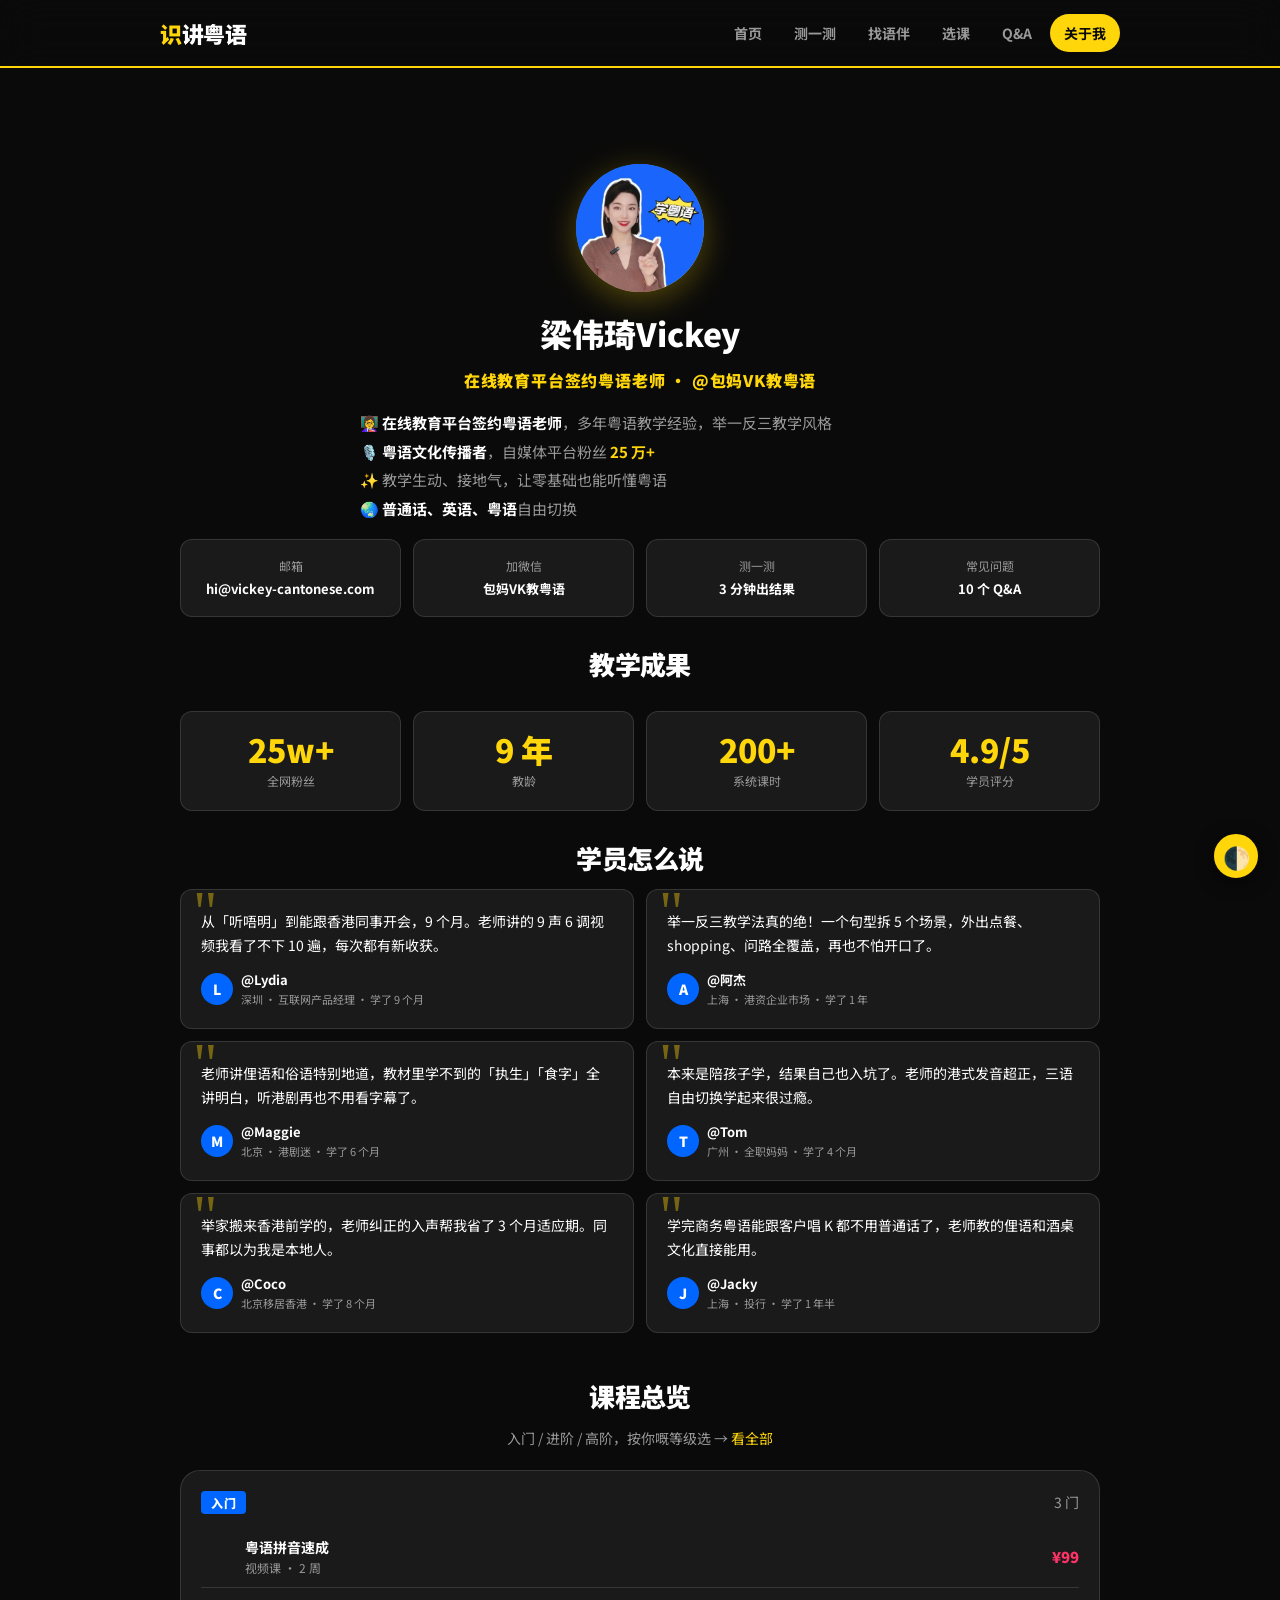
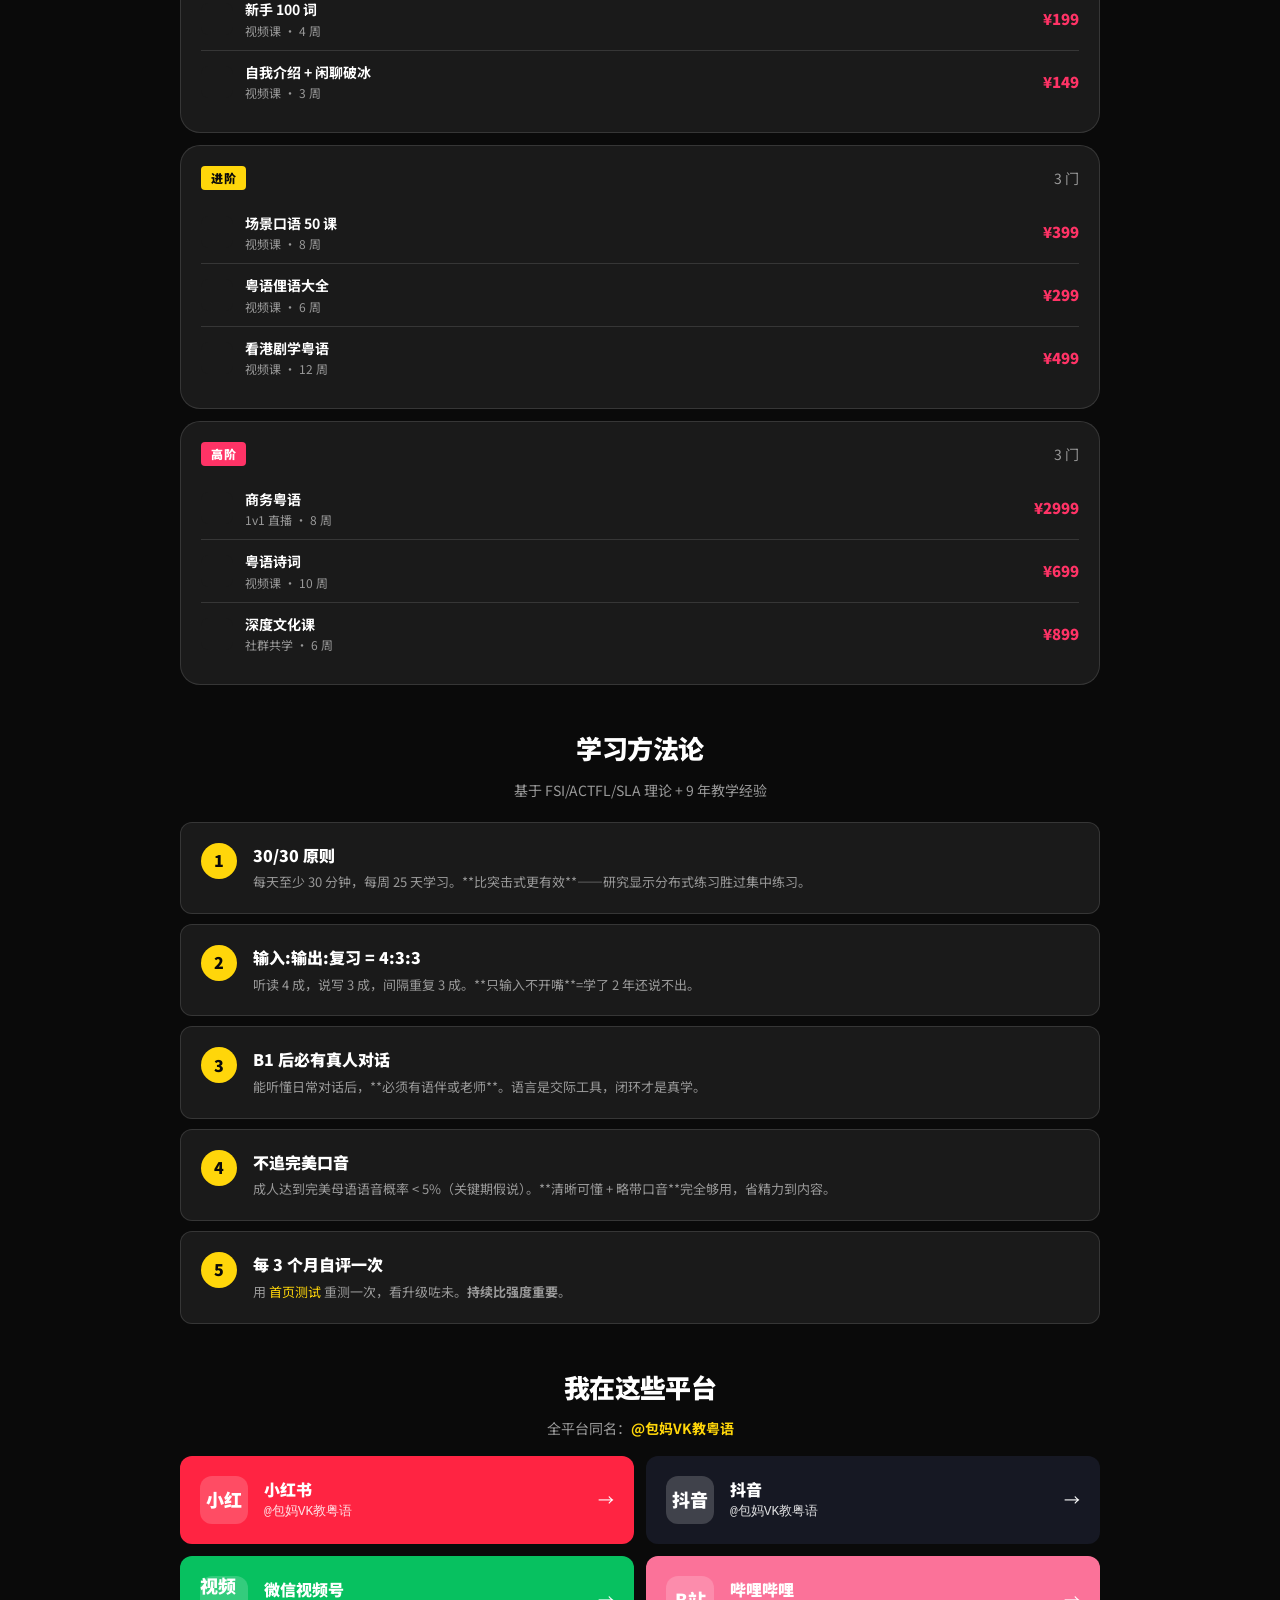
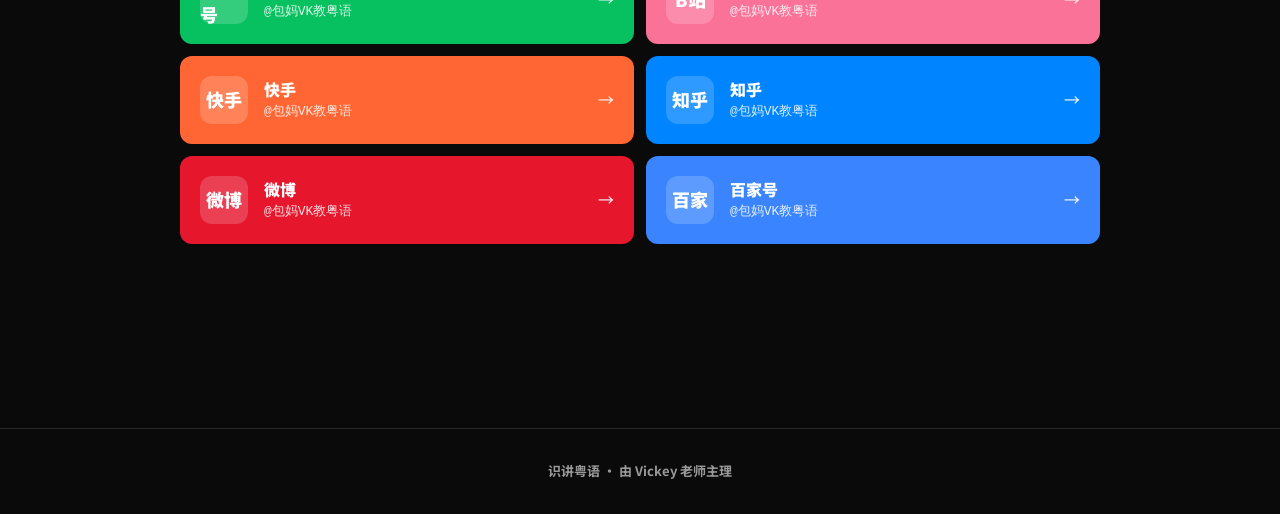
==== about.html @ b7bb4373 "about.html：名字改'梁伟琦Vickey'" ====
<!DOCTYPE html>
<html lang="zh-CN">
<head>
  <meta charset="UTF-8">
  <meta name="viewport" content="width=device-width, initial-scale=1.0">
  <title>关于我 · 梁伟琦 · 识讲粤语</title>
  <link rel="stylesheet" href="css/style.css?v=20260607b">
  <link rel="preconnect" href="https://fonts.googleapis.com">
  <link rel="preconnect" href="https://fonts.gstatic.com" crossorigin>
  <link href="https://fonts.googleapis.com/css2?family=Noto+Sans+SC:wght@400;700;900&display=swap" rel="stylesheet">
  <style>
    .profile-hero { text-align: center; padding: 32px 0; }
    .profile-avatar {
      width: 128px; height: 128px;
      border-radius: 50%;
      background: linear-gradient(135deg, var(--blue), var(--yellow));
      display: inline-flex;
      align-items: center;
      justify-content: center;
      font-size: 64px;
      margin-bottom: 16px;
      box-shadow: 0 8px 32px rgba(255, 214, 10, 0.3);
      overflow: hidden;
    }
    .profile-avatar img {
      width: 100%; height: 100%;
      object-fit: cover;
    }
    .profile-name {
      font-family: var(--font-display);
      font-weight: 900;
      font-size: 32px;
      margin-bottom: 8px;
    }
    .profile-title {
      color: var(--yellow);
      font-weight: 900;
      font-size: 16px;
      letter-spacing: 0.05em;
      margin-bottom: 16px;
    }
    .profile-bio {
      max-width: 560px;
      margin: 16px auto;
      color: var(--text-soft);
      line-height: 1.9;
      font-size: 15px;
      text-align: left;
    }
    .profile-bio strong { color: var(--text); }

    /* 数据统计 */
    .stats-grid {
      display: grid;
      grid-template-columns: repeat(2, 1fr);
      gap: 12px;
      margin: 32px 0;
    }
    @media (min-width: 640px) {
      .stats-grid { grid-template-columns: repeat(4, 1fr); }
    }
    .stat-box {
      background: var(--card);
      color: var(--card-text);
      border: 1px solid var(--border);
      border-radius: var(--radius);
      padding: 20px 12px;
      text-align: center;
    }
    .stat-box .num {
      font-family: var(--font-display);
      font-size: 32px;
      font-weight: 900;
      color: var(--yellow);
      line-height: 1.1;
    }
    .stat-box .label {
      font-size: 12px;
      color: var(--text-soft);
      margin-top: 4px;
    }

    /* 学员评价 */
    .testimonial-grid {
      display: grid;
      grid-template-columns: 1fr;
      gap: 12px;
      margin-top: 16px;
    }
    @media (min-width: 640px) {
      .testimonial-grid { grid-template-columns: 1fr 1fr; }
    }
    .testimonial {
      background: var(--card);
      color: var(--card-text);
      border: 1px solid var(--border);
      border-radius: var(--radius);
      padding: 20px;
      position: relative;
    }
    .testimonial::before {
      content: '"';
      position: absolute;
      top: -8px;
      left: 12px;
      font-size: 60px;
      color: var(--yellow);
      opacity: 0.4;
      line-height: 1;
      font-family: serif;
    }
    .testimonial .text {
      font-size: 14px;
      line-height: 1.7;
      color: var(--text);
      margin-bottom: 12px;
    }
    .testimonial .author {
      display: flex;
      align-items: center;
      gap: 8px;
    }
    .testimonial .author-avatar {
      width: 32px; height: 32px;
      border-radius: 50%;
      background: var(--blue);
      color: #fff;
      display: flex; align-items: center; justify-content: center;
      font-size: 14px;
      font-weight: 900;
    }
    .testimonial .author-info { flex: 1; }
    .testimonial .author-name { font-size: 13px; font-weight: 700; color: var(--text); }
    .testimonial .author-meta { font-size: 11px; color: var(--text-soft); }

    /* 课程 */
    .course-group {
      background: var(--card);
      color: var(--card-text);
      border: 1px solid var(--border);
      border-radius: var(--radius-lg);
      padding: 20px;
      margin-bottom: 12px;
    }
    .course-group-head {
      display: flex;
      align-items: center;
      justify-content: space-between;
      margin-bottom: 12px;
    }
    .course-group-title {
      display: inline-flex;
      align-items: center;
      gap: 8px;
      font-weight: 900;
      font-size: 16px;
    }
    .course-group .badge {
      display: inline-block;
      padding: 2px 10px;
      border-radius: 4px;
      font-size: 12px;
      font-weight: 900;
      letter-spacing: 0.05em;
    }
    .course-group .badge-entry { background: var(--blue); color: #fff; }
    .course-group .badge-mid   { background: var(--yellow); color: #0a0a0a; }
    .course-group .badge-high  { background: var(--pink); color: #fff; }
    .course-group ul {
      list-style: none;
      margin: 0;
      padding: 0;
    }
    .course-group li {
      padding: 10px 0;
      border-top: 1px solid var(--border);
      display: flex;
      align-items: center;
      gap: 12px;
      font-size: 14px;
    }
    .course-group li:first-child { border-top: none; }
    .course-group li .icon {
      width: 32px; height: 32px;
      border-radius: 8px;
      background: var(--bg-soft);
      color: var(--blue);
      display: flex; align-items: center; justify-content: center;
      font-size: 16px;
      flex-shrink: 0;
    }
    .course-group li .info { flex: 1; }
    .course-group li .title { font-weight: 700; color: var(--text); }
    .course-group li .meta { font-size: 12px; color: var(--text-soft); }
    .course-group li .price {
      font-weight: 900;
      color: var(--pink);
      font-size: 15px;
    }

    /* 方法论 */
    .method-card {
      display: flex;
      gap: 16px;
      background: var(--card);
      color: var(--card-text);
      border: 1px solid var(--border);
      border-radius: var(--radius);
      padding: 20px;
      margin-bottom: 10px;
    }
    .method-card .num {
      width: 36px; height: 36px;
      border-radius: 50%;
      background: var(--yellow);
      color: #0a0a0a;
      display: flex; align-items: center; justify-content: center;
      font-weight: 900;
      font-size: 16px;
      flex-shrink: 0;
    }
    .method-card .info { flex: 1; }
    .method-card .title {
      font-weight: 900;
      font-size: 16px;
      margin-bottom: 4px;
    }
    .method-card .desc {
      font-size: 13px;
      color: var(--text-soft);
      line-height: 1.6;
    }

    /* 联系小卡 */
    .contact-row {
      display: grid;
      grid-template-columns: 1fr 1fr;
      gap: 12px;
      margin-top: 16px;
    }
    @media (min-width: 640px) {
      .contact-row { grid-template-columns: repeat(4, 1fr); }
    }
    .contact-mini {
      background: var(--card);
      color: var(--card-text);
      border: 1px solid var(--border);
      border-radius: var(--radius);
      padding: 16px;
      text-align: center;
      text-decoration: none;
      transition: border-color 0.2s, transform 0.15s;
    }
    .contact-mini:hover { border-color: var(--yellow); transform: translateY(-2px); }
    .contact-mini i { font-size: 28px; color: var(--blue); margin-bottom: 8px; }
    .contact-mini .label { font-size: 12px; color: var(--text-soft); }
    .contact-mini .value { font-weight: 700; font-size: 13px; margin-top: 4px; word-break: break-all; }

    /* 平台 */
    .platform-grid {
      display: grid;
      grid-template-columns: 1fr;
      gap: 12px;
      margin-top: 16px;
    }
    @media (min-width: 640px) { .platform-grid { grid-template-columns: repeat(2, 1fr); } }
    .platform-card {
      display: flex; align-items: center; gap: 16px;
      padding: 20px; border-radius: var(--radius);
      color: #fff; text-decoration: none;
      transition: transform 0.15s, box-shadow 0.2s;
    }
    .platform-card:hover { transform: translateY(-2px); box-shadow: 0 8px 24px rgba(0,0,0,0.4); }
    .platform-card .icon {
      width: 48px; height: 48px; border-radius: 12px;
      background: rgba(255,255,255,0.18);
      display: flex; align-items: center; justify-content: center;
      font-weight: 900; font-size: 18px; flex-shrink: 0;
    }
    .platform-card .info { flex: 1; min-width: 0; }
    .platform-card .name { font-weight: 900; font-size: 16px; }
    .platform-card .id { font-size: 13px; opacity: 0.85; font-family: monospace; }
    .p-xhs      { background: #ff2442; }
    .p-douyin   { background: #161823; }
    .p-shipinhao{ background: #07c160; }
    .p-bili     { background: #fb7299; }
    .p-kuaishou { background: #ff6633; }
    .p-zhihu    { background: #0084ff; }
    .p-weibo    { background: #e6162d; }
    .p-bjh      { background: #3a85ff; }
  </style>
</head>
<body>
  <main class="container container-wide">
    <section class="section">

      <!-- ============== 1. 头部 ============== -->
      <div class="profile-hero">
        <div class="profile-avatar">
          <img src="images/avatar.jpg" alt="梁伟琦">
        </div>
        <div class="profile-name">梁伟琦Vickey</div>
        <div class="profile-title">在线教育平台签约粤语老师 · @包妈VK教粤语</div>
        <p class="profile-bio">
          👩‍🏫 <strong>在线教育平台签约粤语老师</strong>，多年粤语教学经验，举一反三教学风格<br>
          🎙️ <strong>粤语文化传播者</strong>，自媒体平台粉丝 <strong style="color: var(--yellow);">25 万+</strong><br>
          ✨ 教学生动、接地气，让零基础也能听懂粤语<br>
          🌏 <strong>普通话、英语、粤语</strong>自由切换
        </p>

        <div class="contact-row">
          <a class="contact-mini" href="mailto:hi@vickey-cantonese.com">
            <i class="ph ph-envelope-simple"></i>
            <div class="label">邮箱</div>
            <div class="value">hi@vickey-cantonese.com</div>
          </a>
          <a class="contact-mini" href="javascript:void(0)" data-copy="包妈VK教粤语">
            <i class="ph ph-chat-circle-dots"></i>
            <div class="label">加微信</div>
            <div class="value">包妈VK教粤语</div>
          </a>
          <a class="contact-mini" href="test.html?restart=1">
            <i class="ph ph-user-circle"></i>
            <div class="label">测一测</div>
            <div class="value">3 分钟出结果</div>
          </a>
          <a class="contact-mini" href="qa.html">
            <i class="ph ph-question"></i>
            <div class="label">常见问题</div>
            <div class="value">10 个 Q&A</div>
          </a>
        </div>
      </div>

      <!-- ============== 2. 教学成果 ============== -->
      <h2 class="display center" style="font-size: 26px;">教学成果</h2>
      <div class="stats-grid">
        <div class="stat-box">
          <div class="num">25w+</div>
          <div class="label">全网粉丝</div>
        </div>
        <div class="stat-box">
          <div class="num">9 年</div>
          <div class="label">教龄</div>
        </div>
        <div class="stat-box">
          <div class="num">200+</div>
          <div class="label">系统课时</div>
        </div>
        <div class="stat-box">
          <div class="num">4.9/5</div>
          <div class="label">学员评分</div>
        </div>
      </div>

      <!-- ============== 3. 学员评价 ============== -->
      <h2 class="display center" style="font-size: 26px;">学员怎么说</h2>
      <div class="testimonial-grid">
        <div class="testimonial">
          <p class="text">从「听唔明」到能跟香港同事开会，9 个月。老师讲的 9 声 6 调视频我看了不下 10 遍，每次都有新收获。</p>
          <div class="author">
            <div class="author-avatar">L</div>
            <div class="author-info">
              <div class="author-name">@Lydia</div>
              <div class="author-meta">深圳 · 互联网产品经理 · 学了 9 个月</div>
            </div>
          </div>
        </div>
        <div class="testimonial">
          <p class="text">举一反三教学法真的绝！一个句型拆 5 个场景，外出点餐、shopping、问路全覆盖，再也不怕开口了。</p>
          <div class="author">
            <div class="author-avatar">A</div>
            <div class="author-info">
              <div class="author-name">@阿杰</div>
              <div class="author-meta">上海 · 港资企业市场 · 学了 1 年</div>
            </div>
          </div>
        </div>
        <div class="testimonial">
          <p class="text">老师讲俚语和俗语特别地道，教材里学不到的「执生」「食字」全讲明白，听港剧再也不用看字幕了。</p>
          <div class="author">
            <div class="author-avatar">M</div>
            <div class="author-info">
              <div class="author-name">@Maggie</div>
              <div class="author-meta">北京 · 港剧迷 · 学了 6 个月</div>
            </div>
          </div>
        </div>
        <div class="testimonial">
          <p class="text">本来是陪孩子学，结果自己也入坑了。老师的港式发音超正，三语自由切换学起来很过瘾。</p>
          <div class="author">
            <div class="author-avatar">T</div>
            <div class="author-info">
              <div class="author-name">@Tom</div>
              <div class="author-meta">广州 · 全职妈妈 · 学了 4 个月</div>
            </div>
          </div>
        </div>
        <div class="testimonial">
          <p class="text">举家搬来香港前学的，老师纠正的入声帮我省了 3 个月适应期。同事都以为我是本地人。</p>
          <div class="author">
            <div class="author-avatar">C</div>
            <div class="author-info">
              <div class="author-name">@Coco</div>
              <div class="author-meta">北京移居香港 · 学了 8 个月</div>
            </div>
          </div>
        </div>
        <div class="testimonial">
          <p class="text">学完商务粤语能跟客户唱 K 都不用普通话了，老师教的俚语和酒桌文化直接能用。</p>
          <div class="author">
            <div class="author-avatar">J</div>
            <div class="author-info">
              <div class="author-name">@Jacky</div>
              <div class="author-meta">上海 · 投行 · 学了 1 年半</div>
            </div>
          </div>
        </div>
      </div>

      <!-- ============== 4. 课程总览 ============== -->
      <h2 class="display center" style="font-size: 26px; margin-top: 48px;">课程总览</h2>
      <p class="muted center text-sm">入门 / 进阶 / 高阶，按你嘅等级选 → <a href="course.html" style="color: var(--yellow);">看全部</a></p>

      <div style="margin-top: 20px;">
        <div class="course-group">
          <div class="course-group-head">
            <div class="course-group-title"><span class="badge badge-entry">入门</span></div>
            <span class="muted text-sm">3 门</span>
          </div>
          <ul>
            <li>
              <div class="icon"><i class="ph ph-target"></i></div>
              <div class="info">
                <div class="title">粤语拼音速成</div>
                <div class="meta">视频课 · 2 周</div>
              </div>
              <div class="price">¥99</div>
            </li>
            <li>
              <div class="icon"><i class="ph ph-bowl-food"></i></div>
              <div class="info">
                <div class="title">新手 100 词</div>
                <div class="meta">视频课 · 4 周</div>
              </div>
              <div class="price">¥199</div>
            </li>
            <li>
              <div class="icon"><i class="ph ph-handshake"></i></div>
              <div class="info">
                <div class="title">自我介绍 + 闲聊破冰</div>
                <div class="meta">视频课 · 3 周</div>
              </div>
              <div class="price">¥149</div>
            </li>
          </ul>
        </div>

        <div class="course-group">
          <div class="course-group-head">
            <div class="course-group-title"><span class="badge badge-mid">进阶</span></div>
            <span class="muted text-sm">3 门</span>
          </div>
          <ul>
            <li>
              <div class="icon"><i class="ph ph-train"></i></div>
              <div class="info">
                <div class="title">场景口语 50 课</div>
                <div class="meta">视频课 · 8 周</div>
              </div>
              <div class="price">¥399</div>
            </li>
            <li>
              <div class="icon"><i class="ph ph-smiley"></i></div>
              <div class="info">
                <div class="title">粤语俚语大全</div>
                <div class="meta">视频课 · 6 周</div>
              </div>
              <div class="price">¥299</div>
            </li>
            <li>
              <div class="icon"><i class="ph ph-television"></i></div>
              <div class="info">
                <div class="title">看港剧学粤语</div>
                <div class="meta">视频课 · 12 周</div>
              </div>
              <div class="price">¥499</div>
            </li>
          </ul>
        </div>

        <div class="course-group">
          <div class="course-group-head">
            <div class="course-group-title"><span class="badge badge-high">高阶</span></div>
            <span class="muted text-sm">3 门</span>
          </div>
          <ul>
            <li>
              <div class="icon"><i class="ph ph-briefcase"></i></div>
              <div class="info">
                <div class="title">商务粤语</div>
                <div class="meta">1v1 直播 · 8 周</div>
              </div>
              <div class="price">¥2999</div>
            </li>
            <li>
              <div class="icon"><i class="ph ph-book-open"></i></div>
              <div class="info">
                <div class="title">粤语诗词</div>
                <div class="meta">视频课 · 10 周</div>
              </div>
              <div class="price">¥699</div>
            </li>
            <li>
              <div class="icon"><i class="ph ph-flower-lotus"></i></div>
              <div class="info">
                <div class="title">深度文化课</div>
                <div class="meta">社群共学 · 6 周</div>
              </div>
              <div class="price">¥899</div>
            </li>
          </ul>
        </div>
      </div>

      <!-- ============== 5. 学习方法论 ============== -->
      <h2 class="display center" style="font-size: 26px; margin-top: 48px;">学习方法论</h2>
      <p class="muted center text-sm">基于 FSI/ACTFL/SLA 理论 + 9 年教学经验</p>

      <div style="margin-top: 20px;">
        <div class="method-card">
          <div class="num">1</div>
          <div class="info">
            <div class="title">30/30 原则</div>
            <div class="desc">每天至少 30 分钟，每周 25 天学习。**比突击式更有效**——研究显示分布式练习胜过集中练习。</div>
          </div>
        </div>
        <div class="method-card">
          <div class="num">2</div>
          <div class="info">
            <div class="title">输入:输出:复习 = 4:3:3</div>
            <div class="desc">听读 4 成，说写 3 成，间隔重复 3 成。**只输入不开嘴**=学了 2 年还说不出。</div>
          </div>
        </div>
        <div class="method-card">
          <div class="num">3</div>
          <div class="info">
            <div class="title">B1 后必有真人对话</div>
            <div class="desc">能听懂日常对话后，**必须有语伴或老师**。语言是交际工具，闭环才是真学。</div>
          </div>
        </div>
        <div class="method-card">
          <div class="num">4</div>
          <div class="info">
            <div class="title">不追完美口音</div>
            <div class="desc">成人达到完美母语语音概率 < 5%（关键期假说）。**清晰可懂 + 略带口音**完全够用，省精力到内容。</div>
          </div>
        </div>
        <div class="method-card">
          <div class="num">5</div>
          <div class="info">
            <div class="title">每 3 个月自评一次</div>
            <div class="desc">用 <a href="test.html" style="color: var(--yellow);">首页测试</a> 重测一次，看升级咗未。<strong>持续比强度重要</strong>。</div>
          </div>
        </div>
      </div>

      <!-- ============== 6. 各大平台 ============== -->
      <h2 class="display center" style="font-size: 26px; margin-top: 48px;">我在这些平台</h2>
      <p class="muted center text-sm">全平台同名：<strong style="color: var(--yellow);">@包妈VK教粤语</strong></p>

      <div class="platform-grid">
        <a class="platform-card p-xhs" href="https://www.xiaohongshu.com/search_result_ai?keyword=%25E5%258C%2585%25E5%25A6%2588VK%25E6%2595%2599%25E7%25B2%25A4%25E8%25AF%25AD&source=web_explore_feed" target="_blank" rel="noopener">
          <div class="icon">小红</div>
          <div class="info">
            <div class="name">小红书</div>
            <div class="id">@包妈VK教粤语</div>
          </div>
          <div class="arrow">→</div>
        </a>
        <a class="platform-card p-douyin" href="https://www.douyin.com/search/%E5%8C%85%E5%A6%88VK%E6%95%99%E7%B2%A4%E8%AF%AD" target="_blank" rel="noopener">
          <div class="icon">抖音</div>
          <div class="info">
            <div class="name">抖音</div>
            <div class="id">@包妈VK教粤语</div>
          </div>
          <div class="arrow">→</div>
        </a>
        <a class="platform-card p-shipinhao" href="https://channels.weixin.qq.com/search?query=%E5%8C%85%E5%A6%88VK%E6%95%99%E7%B2%A4%E8%AF%AD" target="_blank" rel="noopener">
          <div class="icon">视频号</div>
          <div class="info">
            <div class="name">微信视频号</div>
            <div class="id">@包妈VK教粤语</div>
          </div>
          <div class="arrow">→</div>
        </a>
        <a class="platform-card p-bili" href="https://search.bilibili.com/all?keyword=%E5%8C%85%E5%A6%88VK%E6%95%99%E7%B2%A4%E8%AF%AD" target="_blank" rel="noopener">
          <div class="icon">B站</div>
          <div class="info">
            <div class="name">哔哩哔哩</div>
            <div class="id">@包妈VK教粤语</div>
          </div>
          <div class="arrow">→</div>
        </a>
        <a class="platform-card p-kuaishou" href="https://www.kuaishou.com/search/visionnew?searchKey=%E5%8C%85%E5%A6%88VK%E6%95%99%E7%B2%A4%E8%AF%AD" target="_blank" rel="noopener">
          <div class="icon">快手</div>
          <div class="info">
            <div class="name">快手</div>
            <div class="id">@包妈VK教粤语</div>
          </div>
          <div class="arrow">→</div>
        </a>
        <a class="platform-card p-zhihu" href="https://www.zhihu.com/search?type=people&q=%E5%8C%85%E5%A6%88VK%E6%95%99%E7%B2%A4%E8%AF%AD" target="_blank" rel="noopener">
          <div class="icon">知乎</div>
          <div class="info">
            <div class="name">知乎</div>
            <div class="id">@包妈VK教粤语</div>
          </div>
          <div class="arrow">→</div>
        </a>
        <a class="platform-card p-weibo" href="https://weibo.com/u/5241733587" target="_blank" rel="noopener">
          <div class="icon">微博</div>
          <div class="info">
            <div class="name">微博</div>
            <div class="id">@包妈VK教粤语</div>
          </div>
          <div class="arrow">→</div>
        </a>
        <a class="platform-card p-bjh" href="https://baijiahao.baidu.com/" target="_blank" rel="noopener">
          <div class="icon">百家</div>
          <div class="info">
            <div class="name">百家号</div>
            <div class="id">@包妈VK教粤语</div>
          </div>
          <div class="arrow">→</div>
        </a>
      </div>

    </section>
  </main>

  <footer class="footer">识讲粤语 · 由 Vickey 老师主理</footer>

  <script src="js/common.js?v=20260607b"></script>
  <script>
    Cantonese.initTheme();
    Cantonese.injectThemeToggle();
    Cantonese.injectTopbar('about');
    Cantonese.initIcons();
    Cantonese.initScrollReveal();

    // 复制微信号
    document.querySelectorAll('[data-copy]').forEach(el => {
      el.addEventListener('click', e => {
        e.preventDefault();
        const txt = el.dataset.copy;
        Cantonese.copyToClipboard(txt).then(() => {
          const orig = el.querySelector('.value').textContent;
          el.querySelector('.value').textContent = '已复制 ✓';
          setTimeout(() => { el.querySelector('.value').textContent = orig; }, 1500);
        });
      });
    });
  </script>
</body>
</html>
---- css/style.css ----
/* ============================================================
 * 识讲粤语 · 00后黑底蓝黄撞色风
 * 字体：思源黑体 Noto Sans SC（900 weight 覆盖全部 CJK，含粤语字）
 * 配色：纯黑底 + 亮蓝 #0066FF + 亮黄 #FFD60A
 * ============================================================ */

/* ============ 基础重置 ============ */
* { box-sizing: border-box; margin: 0; padding: 0; }

html { scroll-behavior: smooth; -webkit-text-size-adjust: 100%; }

body {
  font-family: 'Noto Sans SC', -apple-system, BlinkMacSystemFont, 'PingFang SC',
    'Microsoft YaHei', 'Hiragino Sans GB', sans-serif;
  background: var(--bg);
  color: var(--text);
  line-height: 1.6;
  min-height: 100vh;
  overflow-x: hidden;
  font-weight: 400;
  transition: background 0.3s, color 0.3s;
  -webkit-font-smoothing: antialiased;
  -moz-osx-font-smoothing: grayscale;
}

button, input, select, textarea {
  font-family: inherit;
  font-size: inherit;
  font-weight: inherit;
  border: none;
  outline: none;
  background: transparent;
  color: inherit;
}

a { color: inherit; text-decoration: none; }
ul, ol { list-style: none; }
img { max-width: 100%; display: block; }

/* ============ 主题变量 ============ */
:root {
  --bg: #0a0a0a;
  --bg-soft: #1a1a1a;
  --bg-elev: #242424;
  --card: #1a1a1a;
  --card-text: #ffffff;
  --text: #ffffff;
  --text-soft: #999999;
  --blue: #0066ff;
  --yellow: #ffd60a;
  --pink: #ff3366;
  --green: #00d68f;
  --border: rgba(255, 255, 255, 0.12);
  --border-strong: rgba(255, 255, 255, 0.25);
  --shadow: 0 4px 16px rgba(0, 0, 0, 0.5);
  --shadow-lg: 0 8px 32px rgba(0, 0, 0, 0.6);
  --radius: 12px;
  --radius-lg: 20px;
  --font-display: 'Noto Sans SC', -apple-system, 'PingFang SC', 'Microsoft YaHei', sans-serif;
}

body.light {
  --bg: #f5f5f5;
  --bg-soft: #ffffff;
  --bg-elev: #fafafa;
  --card: #ffffff;
  --card-text: #0a0a0a;
  --text: #0a0a0a;
  --text-soft: #555555;
  --border: rgba(0, 0, 0, 0.12);
  --border-strong: rgba(0, 0, 0, 0.3);
  --shadow: 0 4px 16px rgba(0, 0, 0, 0.1);
}

/* ============ 排版 ============ */
.display {
  font-family: var(--font-display);
  font-weight: 900;
  letter-spacing: -0.02em;
  line-height: 1.15;
}
h1.display { font-size: clamp(36px, 8vw, 60px); }
h2.display { font-size: clamp(26px, 5vw, 38px); margin-bottom: 16px; }
h3.display { font-size: clamp(20px, 3vw, 24px); margin-bottom: 12px; }
.muted { color: var(--text-soft); }

/* 文字 + 图标 同行不换行 */
.inline-icon {
  display: inline-flex;
  align-items: center;
  gap: 8px;
  white-space: nowrap;
  flex-wrap: nowrap;
}
.inline-icon i {
  font-size: 0.85em;
  line-height: 1;
  flex-shrink: 0;
}

/* ============ 布局 ============ */
.container { max-width: 720px; margin: 0 auto; padding: 24px 20px 80px; }
.container-wide { max-width: 960px; }
.section { padding: 40px 0; }
.stack > * + * { margin-top: 24px; }
.row { display: flex; gap: 12px; flex-wrap: wrap; align-items: center; }
.center { text-align: center; }

/* ============ 按钮 ============ */
.btn {
  display: inline-flex;
  align-items: center;
  justify-content: center;
  gap: 8px;
  padding: 14px 28px;
  border-radius: 8px;
  font-weight: 900;
  font-size: 16px;
  cursor: pointer;
  transition: transform 0.15s, box-shadow 0.2s, background 0.2s, color 0.2s;
  border: 2px solid transparent;
  user-select: none;
  letter-spacing: 0.02em;
}
.btn:hover { transform: translate(-2px, -2px); }
.btn:active { transform: translate(0, 0); }

.btn-primary {
  background: var(--yellow);
  color: #0a0a0a;
  box-shadow: 4px 4px 0 #0066ff;
}
.btn-primary:hover { background: #ffe04a; box-shadow: 6px 6px 0 #0066ff; }

.btn-blue {
  background: var(--blue);
  color: #ffffff;
  box-shadow: 4px 4px 0 var(--yellow);
}
.btn-blue:hover { background: #1a78ff; box-shadow: 6px 6px 0 var(--yellow); }

.btn-ghost {
  background: transparent;
  color: var(--text);
  border: 2px solid var(--border-strong);
}
.btn-ghost:hover { background: var(--bg-soft); border-color: var(--text); }

.btn-block { width: 100%; }
.btn-lg { padding: 18px 32px; font-size: 17px; }

/* ============ 卡片 ============ */
.card {
  background: var(--card);
  color: var(--card-text);
  border-radius: var(--radius-lg);
  padding: 24px;
  box-shadow: var(--shadow);
  border: 1px solid var(--border);
  transition: transform 0.2s, border-color 0.2s;
}
.card:hover { border-color: var(--border-strong); }
.card-flat {
  background: var(--bg-soft);
  color: var(--text);
  border: 1px solid var(--border);
  border-radius: var(--radius);
  padding: 20px;
}

/* ============ 徽章 ============ */
.badge {
  display: inline-block;
  padding: 4px 12px;
  border-radius: 4px;
  font-size: 12px;
  font-weight: 900;
  background: var(--yellow);
  color: #0a0a0a;
  letter-spacing: 0.05em;
}
.badge-blue { background: var(--blue); color: #fff; }
.badge-yellow { background: var(--yellow); color: #0a0a0a; }
.badge-pink { background: var(--pink); color: #fff; }

/* ============ 表单 ============ */
.field { display: flex; flex-direction: column; gap: 8px; }
.field label { font-weight: 700; font-size: 14px; color: var(--text-soft); }
.input, .select {
  width: 100%;
  padding: 14px 16px;
  border-radius: 8px;
  background: var(--bg-soft);
  color: var(--text);
  border: 2px solid var(--border);
  font-size: 16px;
  font-weight: 700;
  transition: border-color 0.2s, background 0.2s;
}
.input:focus, .select:focus { border-color: var(--yellow); background: var(--bg-elev); }
.input::placeholder { color: var(--text-soft); font-weight: 400; }
.select {
  appearance: none;
  background-image: url("data:image/svg+xml,%3Csvg xmlns='http://www.w3.org/2000/svg' width='12' height='8' viewBox='0 0 12 8'%3E%3Cpath fill='%23ffffff' d='M6 8L0 0h12z'/%3E%3C/svg%3E");
  background-repeat: no-repeat;
  background-position: right 16px center;
  padding-right: 40px;
}
.checkbox {
  display: flex;
  align-items: flex-start;
  gap: 8px;
  font-size: 13px;
  color: var(--text-soft);
  cursor: pointer;
}
.checkbox input { width: 18px; height: 18px; margin-top: 2px; flex-shrink: 0; accent-color: var(--yellow); }

/* ============ 题目卡 ============ */
.question-card {
  background: var(--card);
  color: var(--card-text);
  border-radius: var(--radius-lg);
  padding: 28px 24px;
  box-shadow: var(--shadow-lg);
  border: 1px solid var(--border);
  animation: slideUp 0.4s ease-out;
}
.question-num {
  display: inline-block;
  font-family: var(--font-display);
  font-weight: 900;
  color: var(--yellow);
  font-size: 13px;
  margin-bottom: 8px;
  letter-spacing: 0.05em;
  text-transform: uppercase;
}
.question-text {
  font-size: 22px;
  font-weight: 900;
  margin-bottom: 24px;
  line-height: 1.4;
}
.option {
  display: block;
  width: 100%;
  text-align: left;
  padding: 16px 20px;
  border-radius: 8px;
  background: var(--bg-soft);
  color: var(--text);
  border: 2px solid var(--border);
  font-size: 16px;
  font-weight: 700;
  margin-bottom: 12px;
  cursor: pointer;
  transition: all 0.15s;
}
.option:hover { border-color: var(--yellow); background: var(--bg-elev); transform: translateX(4px); }
.option.correct { background: var(--yellow); color: #0a0a0a; border-color: var(--yellow); animation: pulse 0.4s; }
.option.wrong { background: var(--pink); color: #fff; border-color: var(--pink); animation: shake 0.4s; }

/* ============ 进度条 ============ */
.progress {
  width: 100%;
  height: 8px;
  background: var(--bg-soft);
  border-radius: 4px;
  overflow: hidden;
  margin-bottom: 24px;
  border: 1px solid var(--border);
}
.progress-fill {
  height: 100%;
  background: var(--yellow);
  border-radius: 4px;
  transition: width 0.4s ease-out;
}

/* ============ 标签气泡 ============ */
.tag {
  display: inline-block;
  padding: 6px 12px;
  border-radius: 4px;
  font-size: 13px;
  font-weight: 700;
  background: var(--bg-soft);
  color: var(--text);
  border: 1px solid var(--border);
  margin: 4px 4px 0 0;
}
.tag-yellow { background: var(--yellow); color: #0a0a0a; border-color: var(--yellow); }
.tag-blue { background: var(--blue); color: #fff; border-color: var(--blue); }

/* ============ 等级徽章 ============ */
.level-badge {
  display: inline-block;
  padding: 8px 20px;
  border-radius: 4px;
  font-family: var(--font-display);
  font-weight: 900;
  font-size: 18px;
  background: var(--yellow);
  color: #0a0a0a;
  margin-bottom: 12px;
  letter-spacing: 0.05em;
}
.level-entry { background: var(--blue); color: #fff; }
.level-mid { background: var(--yellow); color: #0a0a0a; }
.level-high { background: var(--pink); color: #fff; }

/* ============ 推荐卡 ============ */
.partner-card, .course-card {
  background: var(--card);
  color: var(--card-text);
  border-radius: var(--radius);
  padding: 20px;
  box-shadow: var(--shadow);
  border: 1px solid var(--border);
  display: flex;
  flex-direction: column;
  gap: 12px;
  transition: transform 0.2s, border-color 0.2s;
}
.partner-card:hover, .course-card:hover { transform: translateY(-4px); border-color: var(--yellow); }
.partner-avatar, .course-emoji { font-size: 48px; line-height: 1; }
.partner-avatar {
  display: inline-flex;
  align-items: center;
  justify-content: center;
  flex-shrink: 0;
  line-height: 1;
}
.partner-avatar-emoji {
  font-size: 44px;
  line-height: 1;
  display: inline-block;
  font-family: "Apple Color Emoji", "Segoe UI Emoji", "Noto Color Emoji", "Twemoji Mozilla", sans-serif;
}
.partner-name { font-size: 20px; font-weight: 900; }
.partner-meta, .course-meta { font-size: 13px; color: var(--text-soft); }
.partner-intro, .course-highlight { font-size: 14px; line-height: 1.5; }

.grid { display: grid; gap: 16px; grid-template-columns: 1fr; }
@media (min-width: 640px) {
  .grid-2 { grid-template-columns: repeat(2, 1fr); }
  .grid-3 { grid-template-columns: repeat(3, 1fr); }
}

/* ============ 顶部导航 ============ */
.topbar {
  position: sticky;
  top: 0;
  z-index: 50;
  background: rgba(10, 10, 10, 0.9);
  backdrop-filter: saturate(180%) blur(20px);
  -webkit-backdrop-filter: saturate(180%) blur(20px);
  border-bottom: 2px solid var(--yellow);
  padding: 14px 20px;
}
body.light .topbar { background: rgba(255, 255, 255, 0.9); }
.topbar-inner {
  max-width: 960px;
  margin: 0 auto;
  display: flex;
  align-items: center;
  justify-content: space-between;
  gap: 16px;
}
.logo {
  font-family: var(--font-display);
  font-size: 22px;
  font-weight: 900;
  letter-spacing: -0.02em;
}
.logo .pink { color: var(--yellow); }

/* ============ Hero ============ */
.hero { text-align: center; padding: 56px 0 24px; }
.hero-sub { font-size: 18px; color: var(--text-soft); margin: 16px 0 32px; font-weight: 700; }

/* ============ Footer ============ */
.footer {
  text-align: center;
  padding: 32px 16px;
  color: var(--text-soft);
  font-size: 13px;
  border-top: 1px solid var(--border);
  margin-top: 64px;
  font-weight: 700;
}

/* ============ 分享卡 ============ */
.share-card-wrap {
  display: flex;
  flex-direction: column;
  align-items: center;
  gap: 16px;
  margin: 24px 0;
}
.share-card {
  width: 100%;
  max-width: 360px;
  aspect-ratio: 4 / 5;
  border-radius: var(--radius-lg);
  background: #0a0a0a;
  border: 4px solid var(--yellow);
  padding: 32px 24px;
  color: #fff;
  text-align: center;
  display: flex;
  flex-direction: column;
  justify-content: space-between;
  position: relative;
  overflow: hidden;
}
.share-emoji { font-size: 64px; margin-bottom: 8px; }
.share-title {
  font-family: var(--font-display);
  font-size: 56px;
  font-weight: 900;
  margin: 8px 0;
  color: var(--yellow);
  letter-spacing: 0.05em;
}
.share-tagline { font-size: 16px; color: var(--blue); margin-bottom: 12px; font-weight: 900; }
.share-level {
  display: inline-block;
  padding: 6px 16px;
  border-radius: 4px;
  background: var(--yellow);
  color: #0a0a0a;
  font-size: 14px;
  font-weight: 900;
  margin-bottom: 16px;
}
.share-desc { font-size: 14px; line-height: 1.6; color: var(--text); margin: 12px 0; }
.share-cta {
  font-size: 12px;
  color: var(--text-soft);
  border-top: 2px dashed var(--border);
  padding-top: 12px;
  margin-top: 12px;
  font-weight: 700;
}

/* ============ 动效 ============ */
@keyframes slideUp {
  from { opacity: 0; transform: translateY(20px); }
  to { opacity: 1; transform: translateY(0); }
}
@keyframes shake {
  0%, 100% { transform: translateX(0); }
  25% { transform: translateX(-8px); }
  75% { transform: translateX(8px); }
}
@keyframes pulse {
  0%, 100% { transform: scale(1); }
  50% { transform: scale(1.05); }
}
@keyframes confetti {
  0% { transform: translateY(0) rotate(0); opacity: 1; }
  100% { transform: translateY(400px) rotate(720deg); opacity: 0; }
}
.fade-in { animation: slideUp 0.5s ease-out; }

/* ============ 工具：内联 SVG 图标默认大小 ============ */
.ti {
  display: inline-block;
  width: 1em;
  height: 1em;
  vertical-align: -0.125em;
  flex-shrink: 0;
}
.ti-lg  { font-size: 1.4em; }
.ti-xl  { font-size: 2em; }
.ti-2xl { font-size: 3em; }
.ti-3xl { font-size: 4em; }

/* ============ 主题切换按钮 ============ */
.theme-toggle {
  position: fixed;
  bottom: 20px;
  right: 20px;
  width: 48px;
  height: 48px;
  border-radius: 50%;
  background: var(--yellow);
  color: #0a0a0a;
  box-shadow: var(--shadow);
  display: flex;
  align-items: center;
  justify-content: center;
  font-size: 22px;
  cursor: pointer;
  z-index: 100;
  border: 2px solid #0a0a0a;
  font-weight: 900;
}

/* ============ 顶导链接（细化）============ */
.topbar-link {
  padding: 8px 14px;
  border-radius: 999px;
  font-size: 14px;
  font-weight: 700;
  color: var(--text-soft);
  transition: background 0.25s cubic-bezier(0.4, 0, 0.2, 1), color 0.25s, transform 0.15s;
}
.topbar-link:hover {
  background: var(--bg-soft);
  color: var(--text);
  transform: translateY(-1px);
}
.topbar-link.is-active {
  background: var(--yellow);
  color: #0a0a0a;
}

/* ============ 滚动触发动画 ============ */
.reveal {
  opacity: 0;
  transform: translateY(24px);
  transition: opacity 0.7s cubic-bezier(0.16, 1, 0.3, 1), transform 0.7s cubic-bezier(0.16, 1, 0.3, 1);
  will-change: opacity, transform;
}
.reveal.is-visible {
  opacity: 1;
  transform: translateY(0);
}
.reveal-delay-1 { transition-delay: 0.1s; }
.reveal-delay-2 { transition-delay: 0.2s; }
.reveal-delay-3 { transition-delay: 0.3s; }
.reveal-delay-4 { transition-delay: 0.4s; }

/* ============ 自定义光标（桌面端）============ */
body { cursor: default; }
@media (pointer: fine) {
  body.has-custom-cursor,
  body.has-custom-cursor * { cursor: none !important; }
  body.has-custom-cursor a,
  body.has-custom-cursor button { cursor: none !important; }
  #custom-cursor {
    position: fixed;
    top: 0; left: 0;
    pointer-events: none;
    z-index: 99999;
    mix-blend-mode: difference;
  }
  .cursor-dot {
    position: fixed;
    width: 6px; height: 6px;
    background: var(--yellow);
    border-radius: 50%;
    pointer-events: none;
    transition: opacity 0.2s, transform 0.05s;
  }
  .cursor-ring {
    position: fixed;
    width: 32px; height: 32px;
    border: 2px solid var(--yellow);
    border-radius: 50%;
    pointer-events: none;
    transition: transform 0.18s cubic-bezier(0.16, 1, 0.3, 1), width 0.25s, height 0.25s, border-color 0.25s, background 0.25s;
  }
  #custom-cursor.is-hover .cursor-ring {
    width: 56px;
    height: 56px;
    background: rgba(0, 102, 255, 0.18);
    border-color: var(--blue);
  }
  #custom-cursor.is-hover .cursor-dot { opacity: 0; }
  #custom-cursor.is-hidden { opacity: 0; }
}

/* ============ 工具类 ============ */
.hide { display: none !important; }
.text-sm { font-size: 14px; }
.text-lg { font-size: 18px; }
.mt-1 { margin-top: 8px; }
.mt-2 { margin-top: 16px; }
.mt-3 { margin-top: 24px; }
.mt-4 { margin-top: 32px; }
.mb-1 { margin-bottom: 8px; }
.mb-2 { margin-bottom: 16px; }
.mb-3 { margin-bottom: 24px; }
.full { width: 100%; }
.bold { font-weight: 900; }

@media (max-width: 480px) {
  .container { padding: 16px 16px 80px; }
  .question-text { font-size: 18px; }
  .btn-lg { padding: 16px 24px; font-size: 16px; }
}
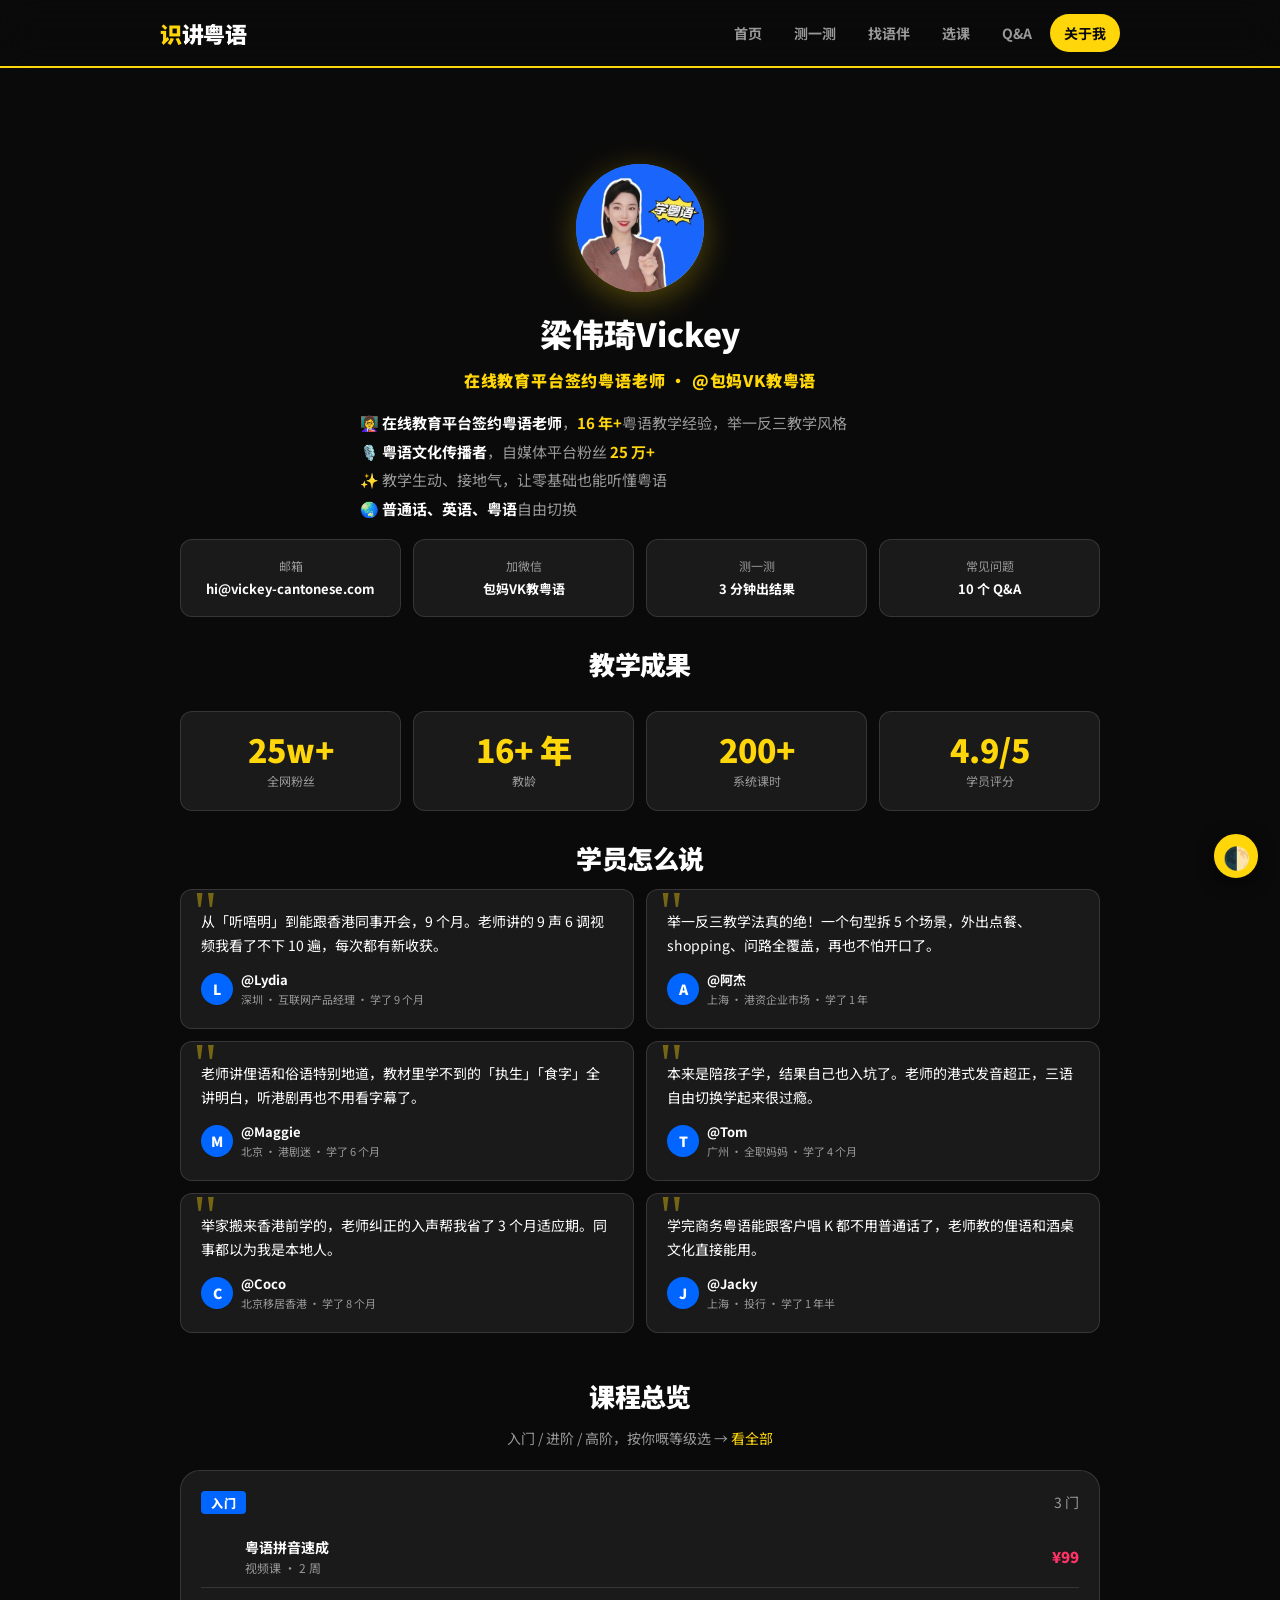
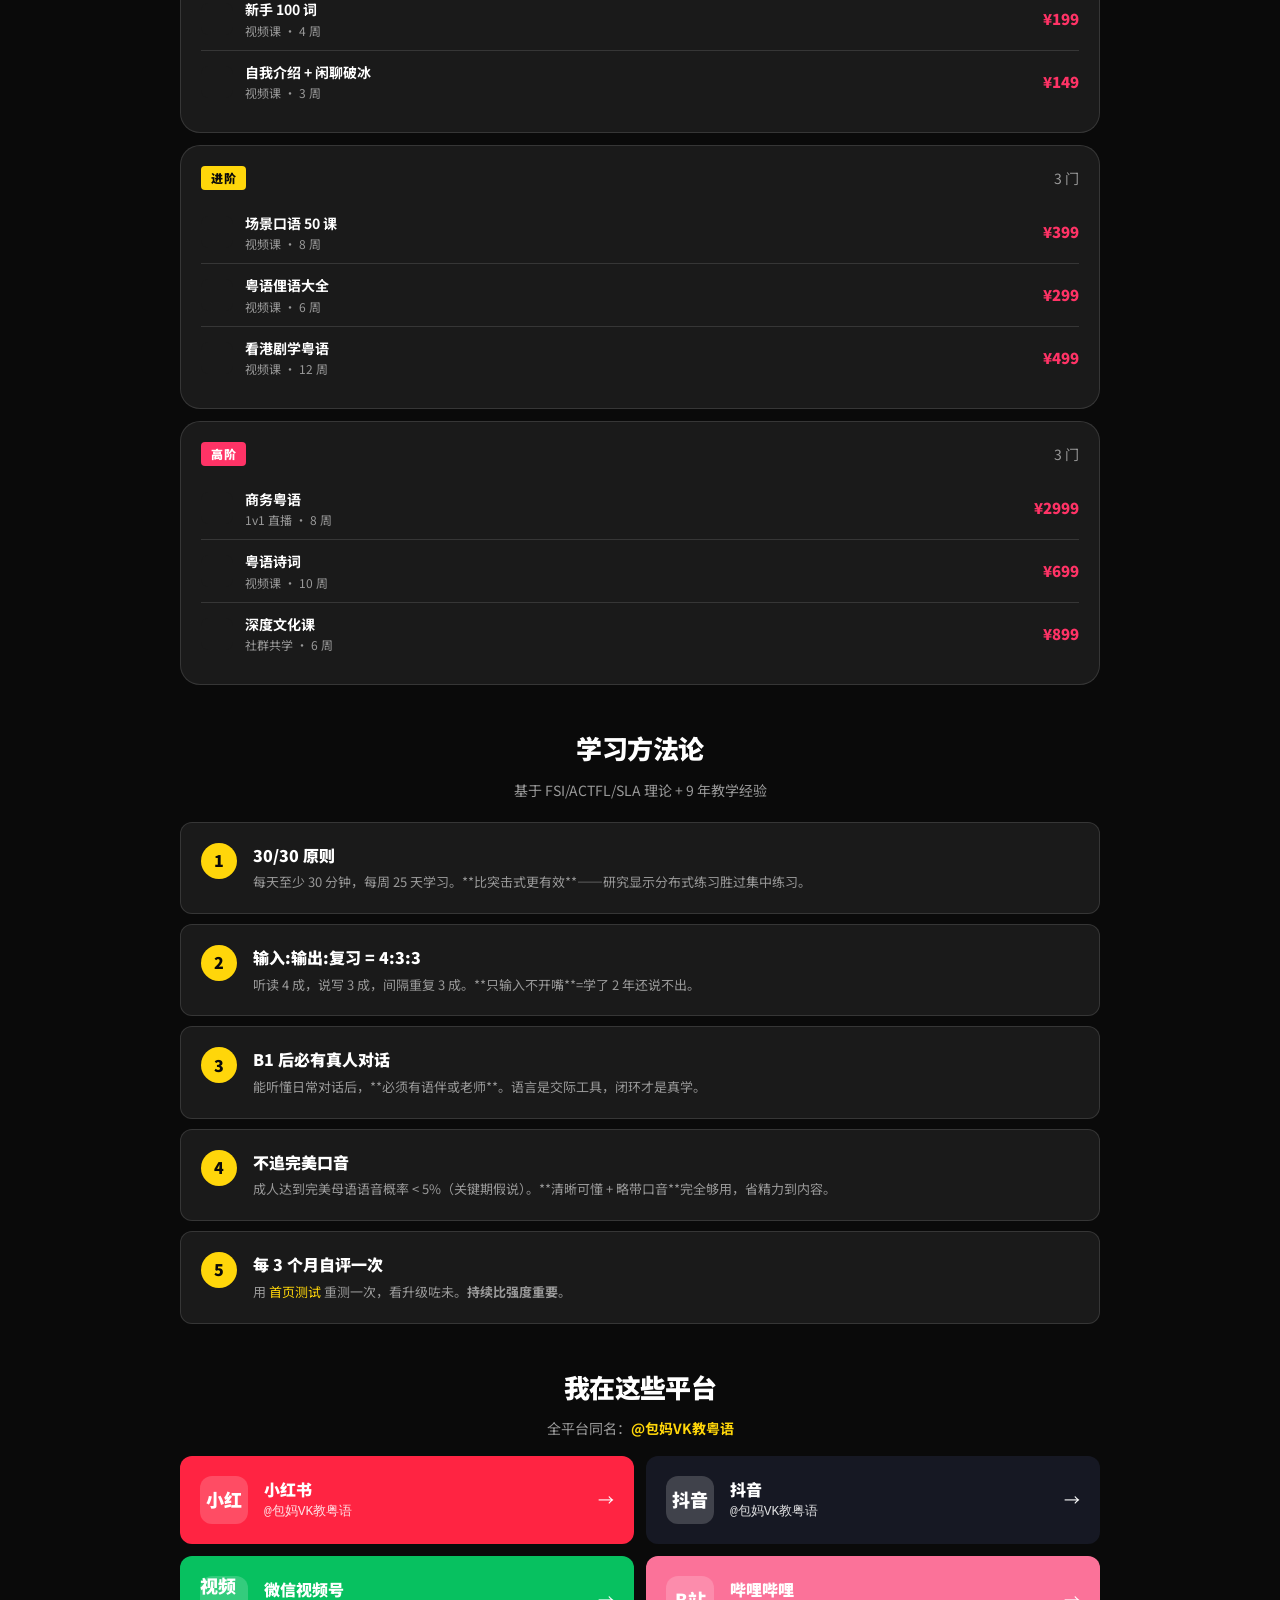
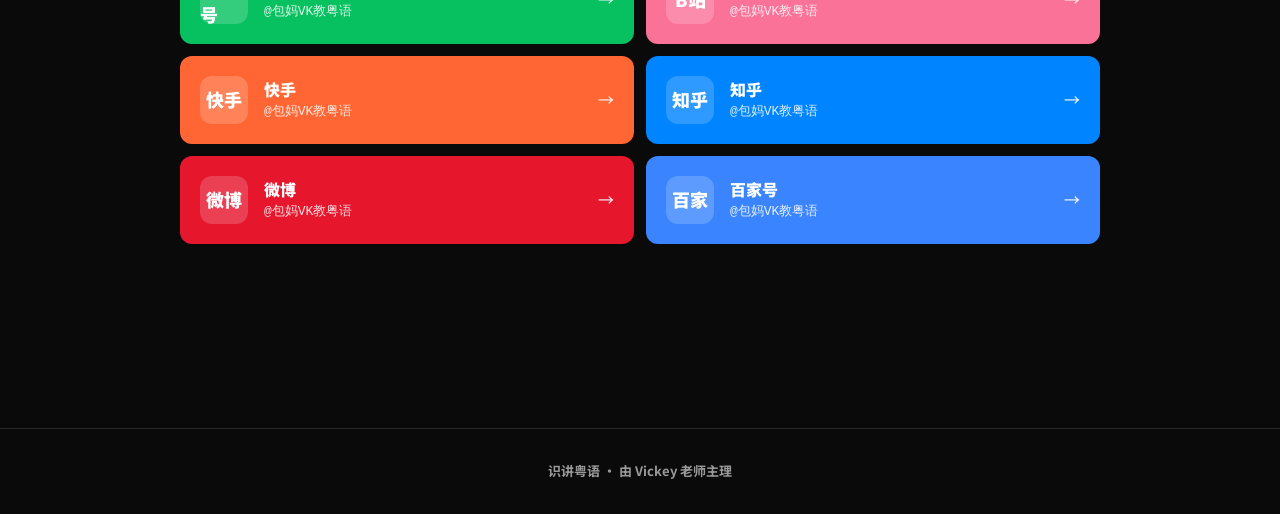
==== commit f7e2c779: "about.html：教龄改 16+ 年" ====
--- a/about.html
+++ b/about.html
@@ -302,7 +302,7 @@
         <div class="profile-name">梁伟琦Vickey</div>
         <div class="profile-title">在线教育平台签约粤语老师 · @包妈VK教粤语</div>
         <p class="profile-bio">
-          👩‍🏫 <strong>在线教育平台签约粤语老师</strong>，多年粤语教学经验，举一反三教学风格<br>
+          👩‍🏫 <strong>在线教育平台签约粤语老师</strong>，<strong style="color: var(--yellow);">16 年+</strong>粤语教学经验，举一反三教学风格<br>
           🎙️ <strong>粤语文化传播者</strong>，自媒体平台粉丝 <strong style="color: var(--yellow);">25 万+</strong><br>
           ✨ 教学生动、接地气，让零基础也能听懂粤语<br>
           🌏 <strong>普通话、英语、粤语</strong>自由切换
@@ -340,7 +340,7 @@
           <div class="label">全网粉丝</div>
         </div>
         <div class="stat-box">
-          <div class="num">9 年</div>
+          <div class="num">16+ 年</div>
           <div class="label">教龄</div>
         </div>
         <div class="stat-box">
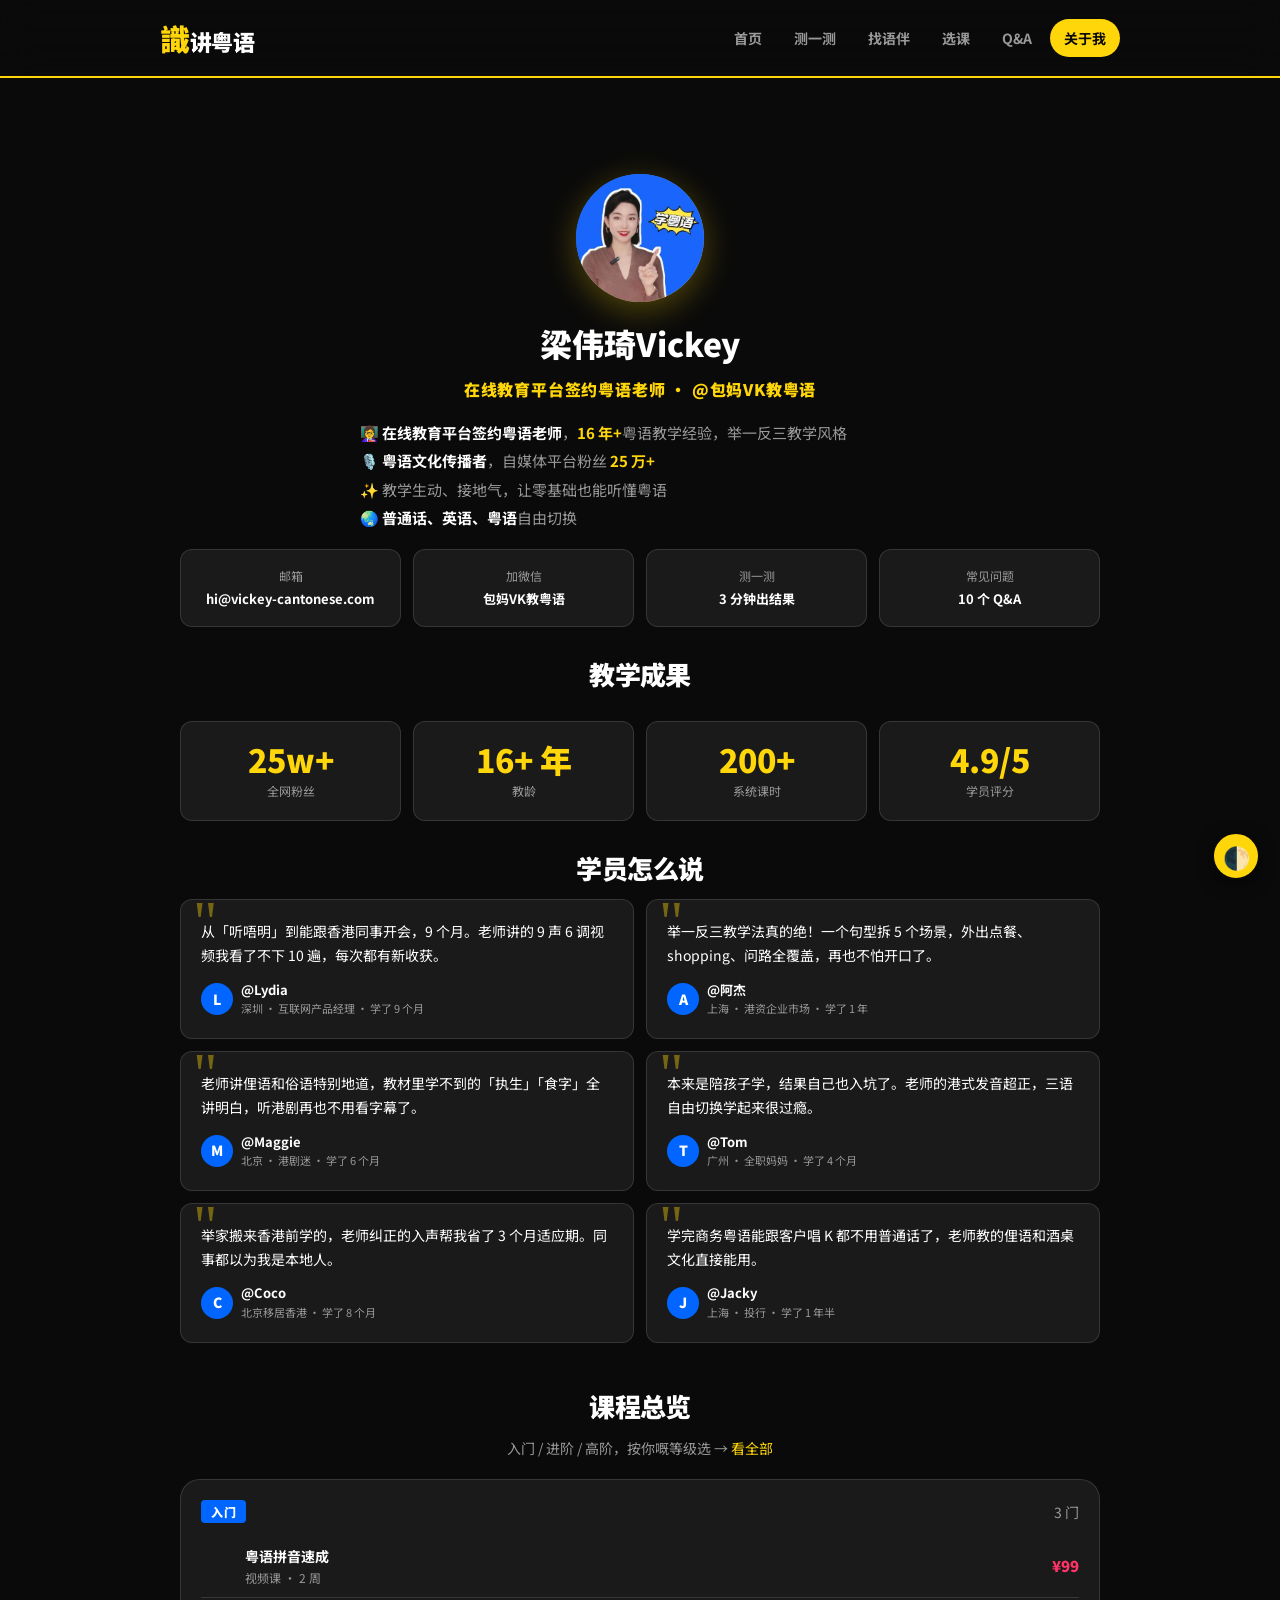
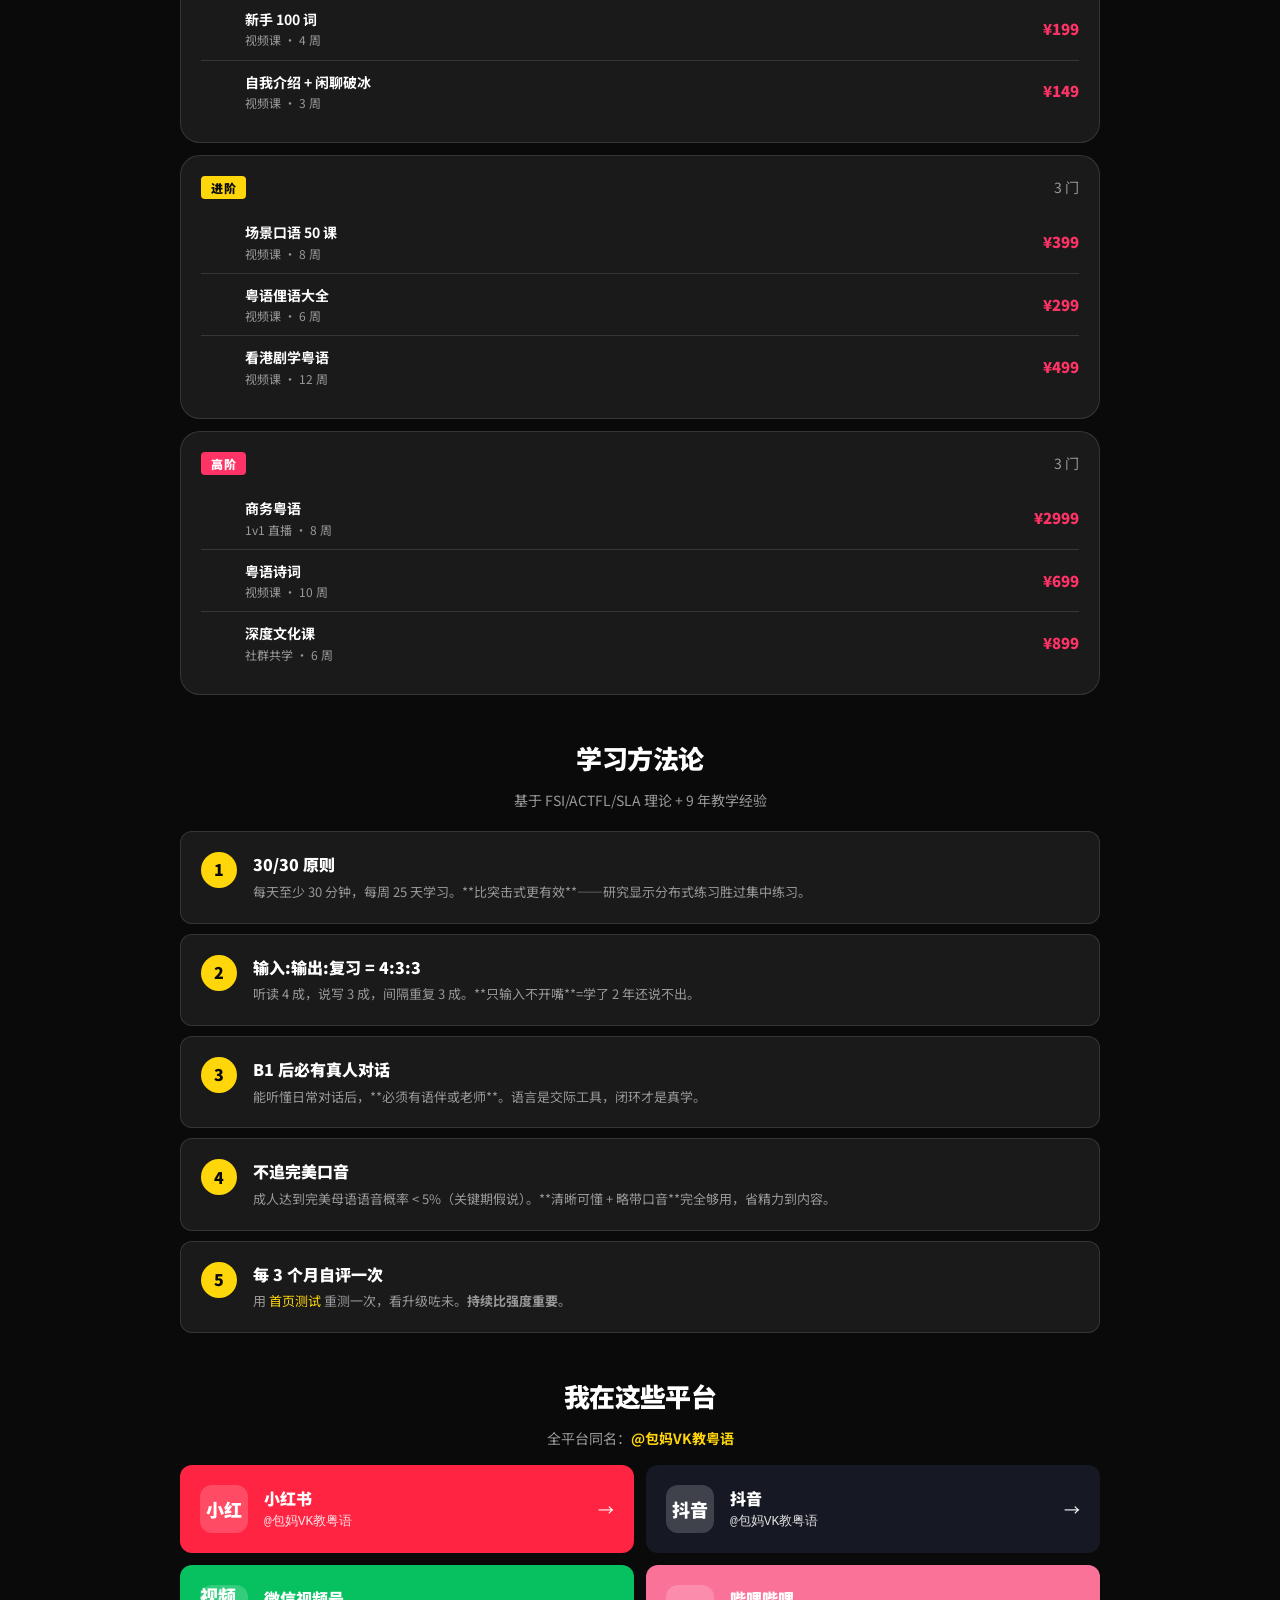
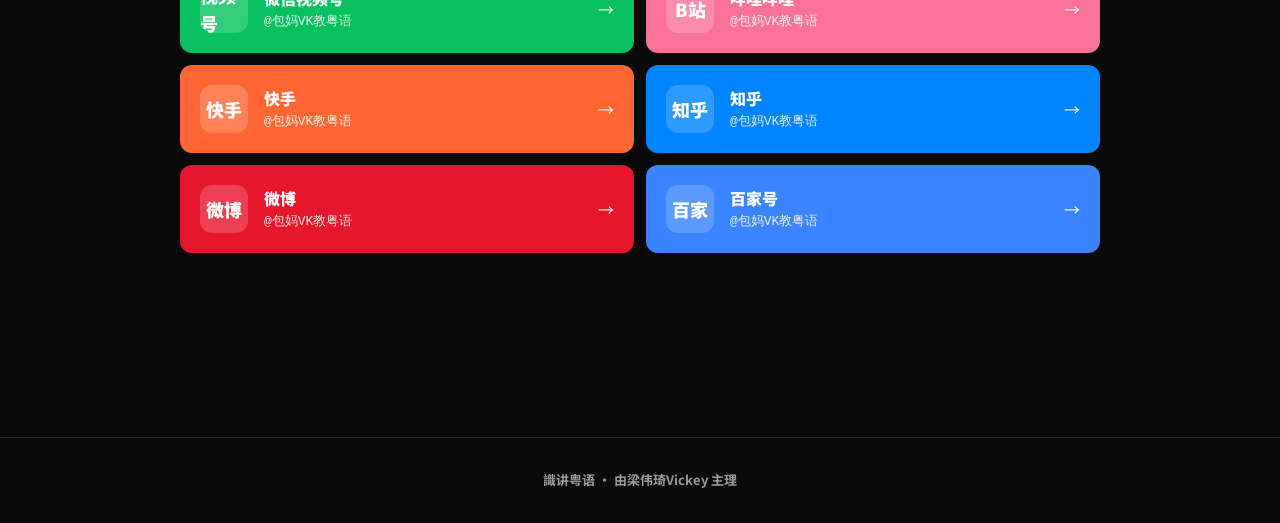
==== commit c7c4346e: "顶导 logo '识'改繁体'識' + 字号加大；footer 也改" ====
--- a/about.html
+++ b/about.html
@@ -3,7 +3,10 @@
 <head>
   <meta charset="UTF-8">
   <meta name="viewport" content="width=device-width, initial-scale=1.0">
-  <title>关于我 · 梁伟琦 · 识讲粤语</title>
+  <meta http-equiv="Cache-Control" content="no-cache, no-store, must-revalidate">
+  <meta http-equiv="Pragma" content="no-cache">
+  <meta http-equiv="Expires" content="0">
+  <title>关于我 · 梁伟琦Vickey · 识讲粤语</title>
   <link rel="stylesheet" href="css/style.css?v=20260607b">
   <link rel="preconnect" href="https://fonts.googleapis.com">
   <link rel="preconnect" href="https://fonts.gstatic.com" crossorigin>
@@ -297,7 +300,7 @@
       <!-- ============== 1. 头部 ============== -->
       <div class="profile-hero">
         <div class="profile-avatar">
-          <img src="images/avatar.jpg" alt="梁伟琦">
+          <img src="images/avatar.jpg?v=20260607b" alt="梁伟琦Vickey">
         </div>
         <div class="profile-name">梁伟琦Vickey</div>
         <div class="profile-title">在线教育平台签约粤语老师 · @包妈VK教粤语</div>
@@ -639,7 +642,7 @@
     </section>
   </main>
 
-  <footer class="footer">识讲粤语 · 由 Vickey 老师主理</footer>
+  <footer class="footer">識讲粤语 · 由梁伟琦Vickey 主理</footer>
 
   <script src="js/common.js?v=20260607b"></script>
   <script>
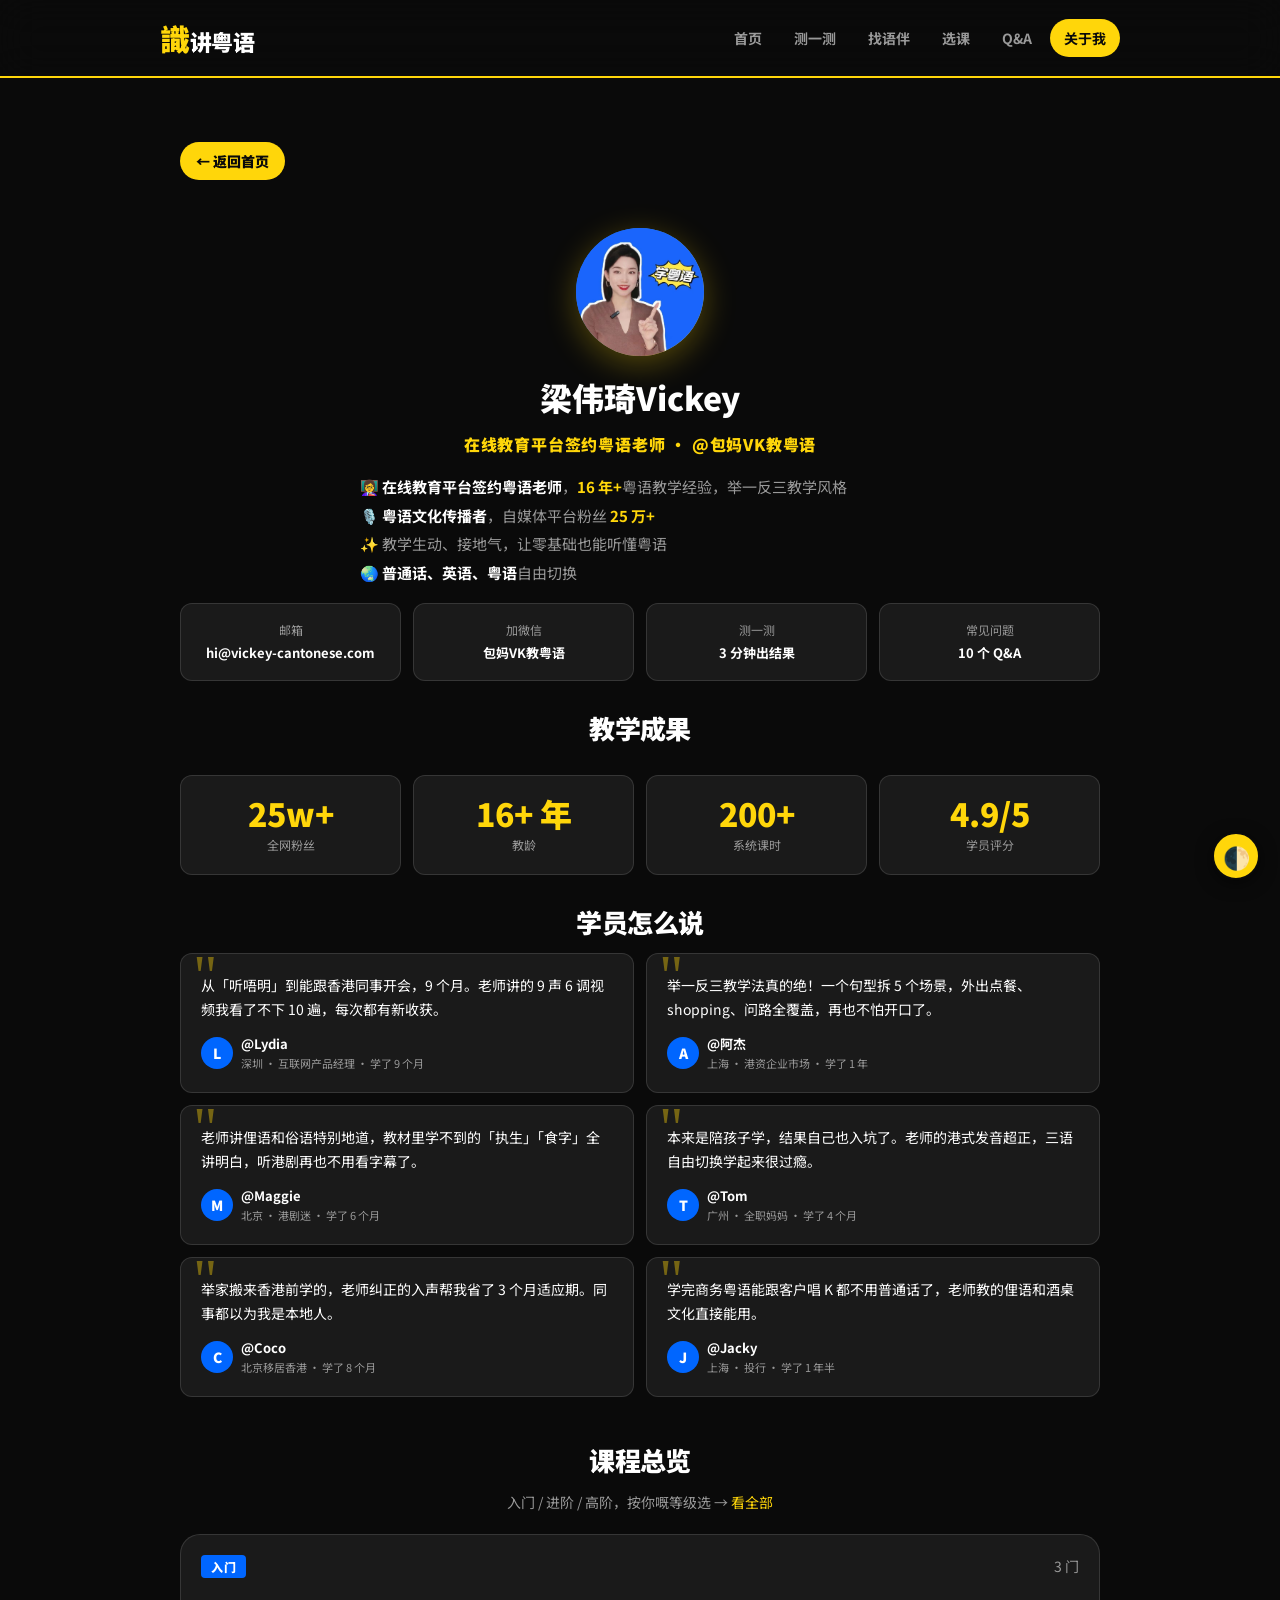
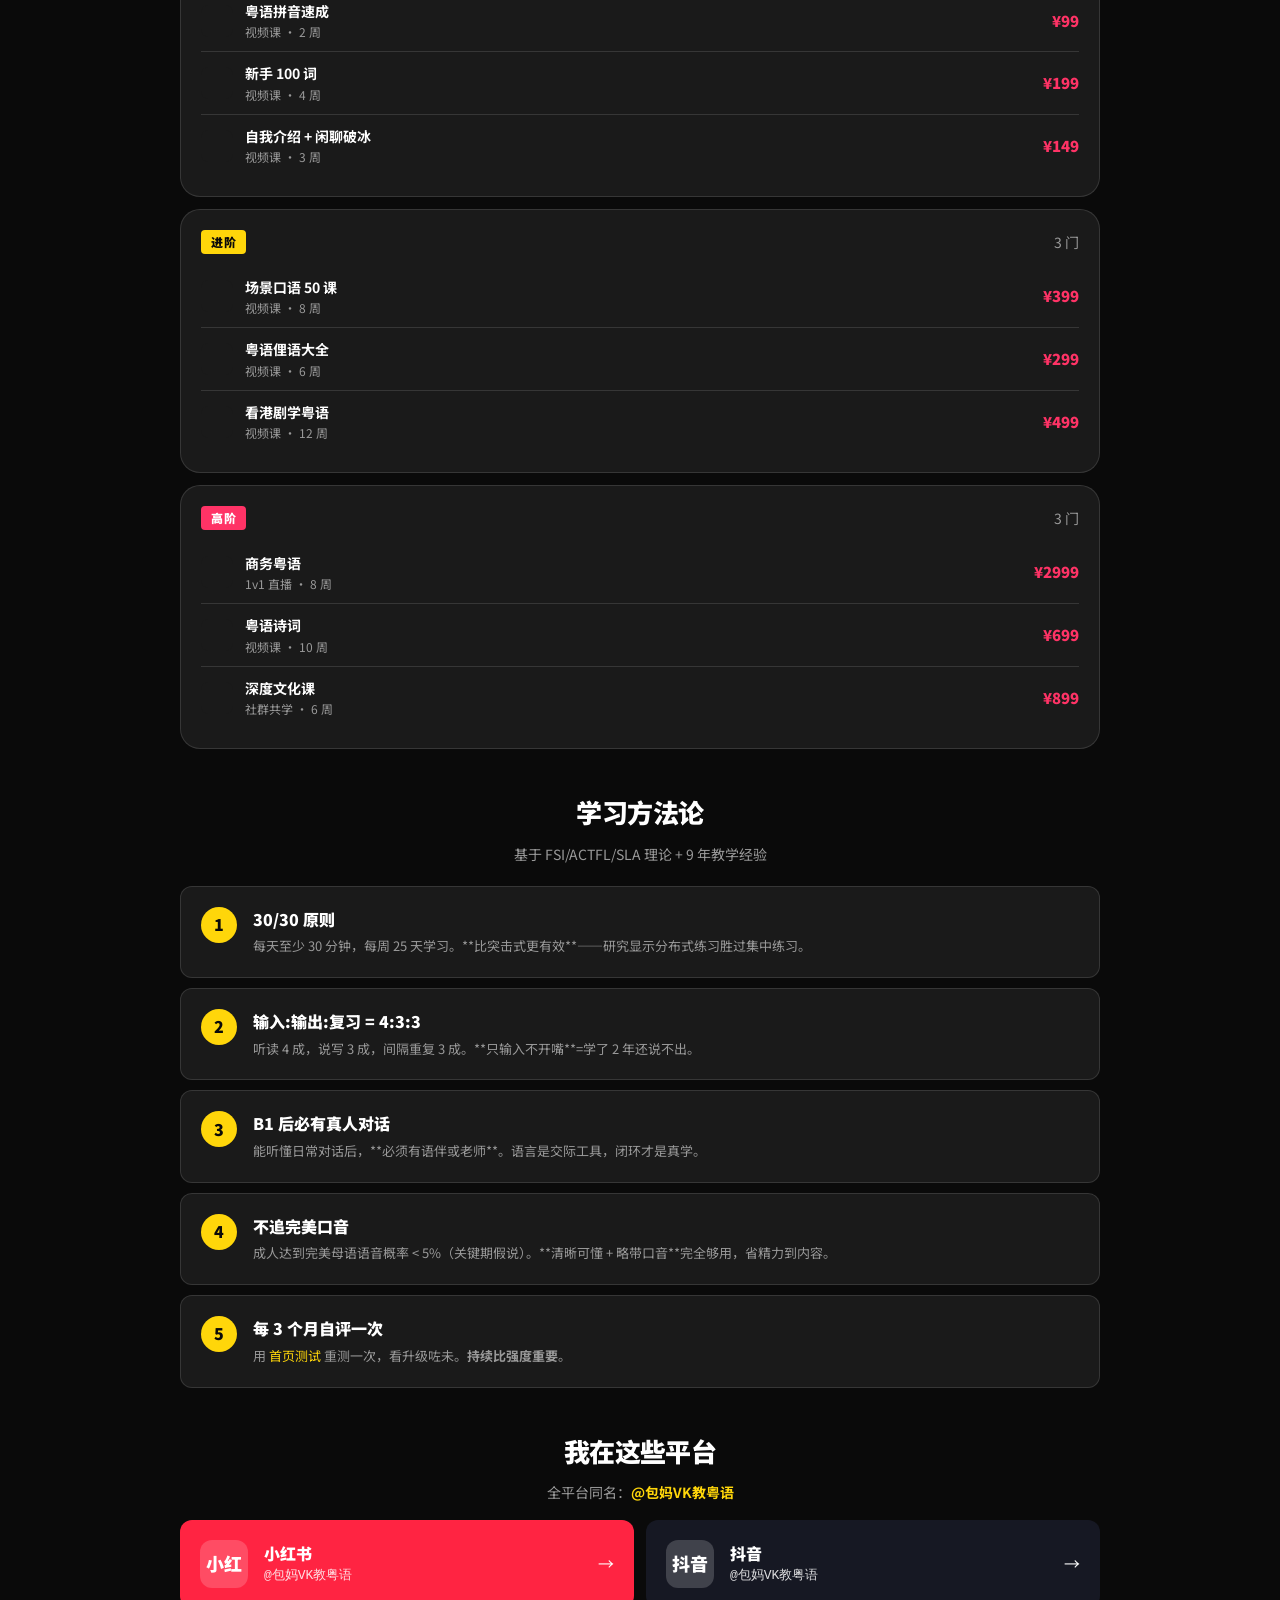
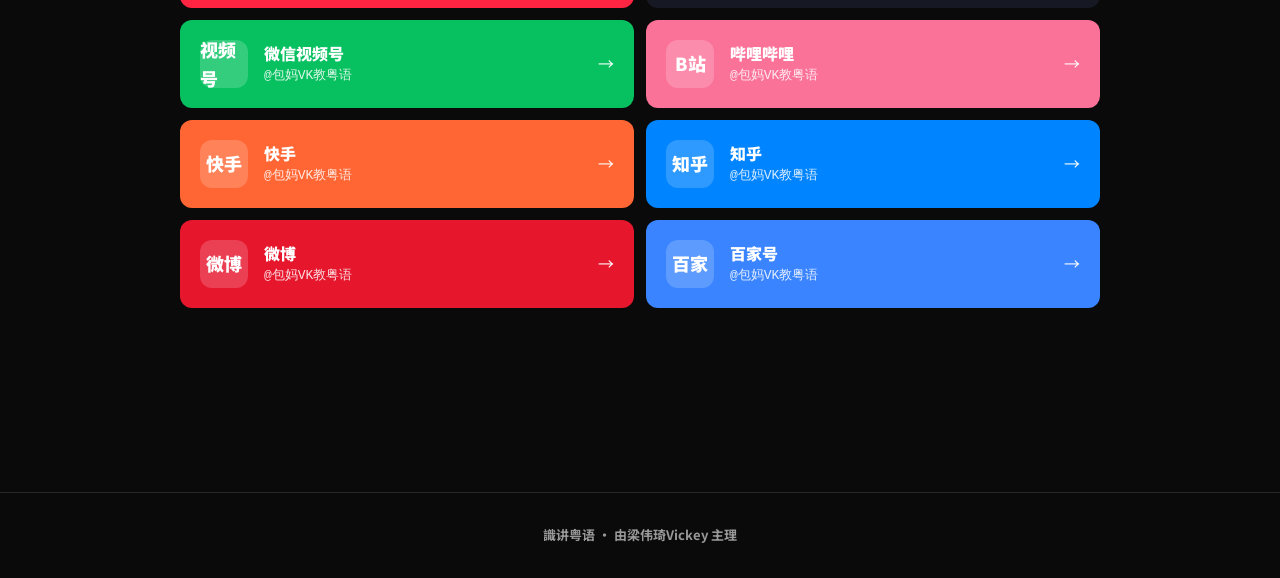
==== commit 7c5b28fd: "全站'识'→'識'（22+处）+ about.html 顶部加'返回首页'按钮" ====
--- a/about.html
+++ b/about.html
@@ -6,7 +6,7 @@
   <meta http-equiv="Cache-Control" content="no-cache, no-store, must-revalidate">
   <meta http-equiv="Pragma" content="no-cache">
   <meta http-equiv="Expires" content="0">
-  <title>关于我 · 梁伟琦Vickey · 识讲粤语</title>
+  <title>关于我 · 梁伟琦Vickey · 識讲粤语</title>
   <link rel="stylesheet" href="css/style.css?v=20260607b">
   <link rel="preconnect" href="https://fonts.googleapis.com">
   <link rel="preconnect" href="https://fonts.gstatic.com" crossorigin>
@@ -296,6 +296,22 @@
 <body>
   <main class="container container-wide">
     <section class="section">
+
+      <!-- 顶部"返回首页"快速通道（让用户能一键跳回 index.html） -->
+      <a href="index.html" class="back-home" style="
+        display: inline-flex;
+        align-items: center;
+        gap: 6px;
+        padding: 8px 16px;
+        background: var(--yellow);
+        color: #0a0a0a;
+        border-radius: 999px;
+        font-weight: 900;
+        font-size: 14px;
+        text-decoration: none;
+        margin-bottom: 16px;
+        transition: transform 0.15s;
+      ">← 返回首页</a>
 
       <!-- ============== 1. 头部 ============== -->
       <div class="profile-hero">
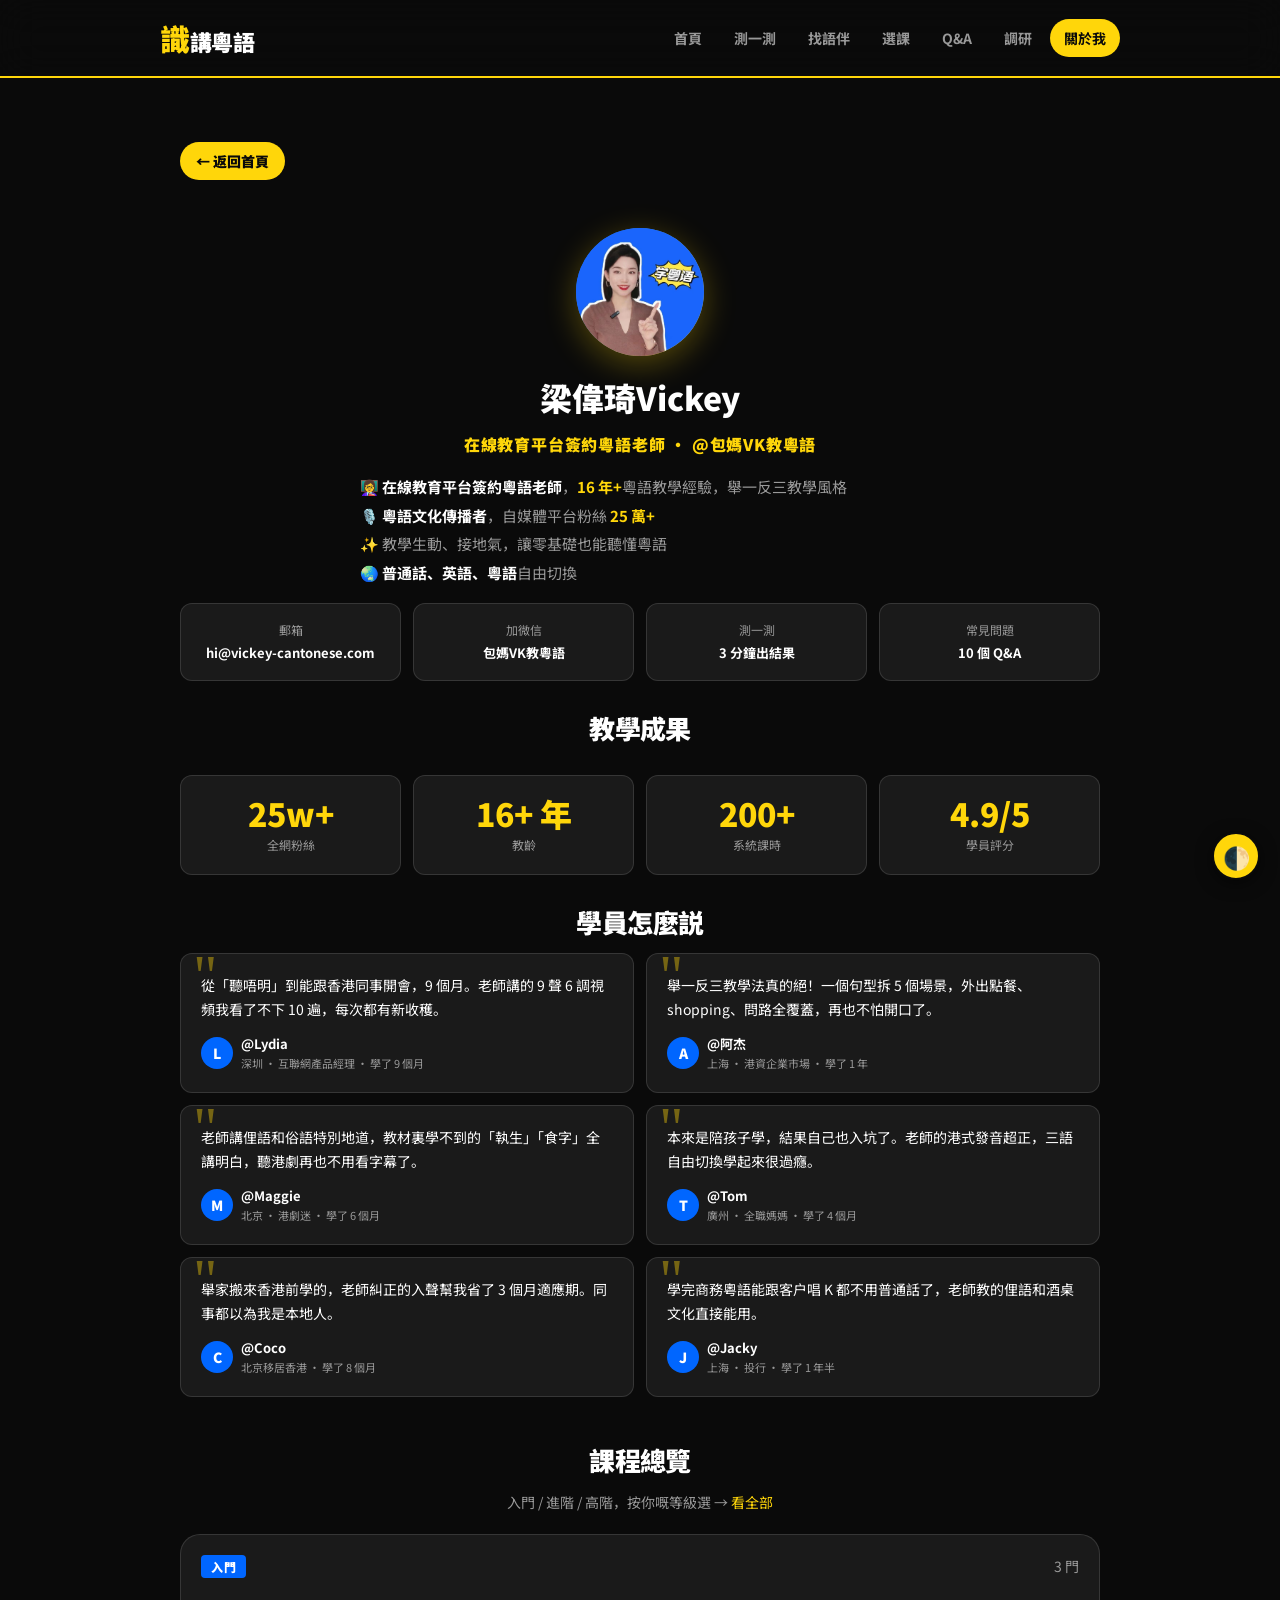
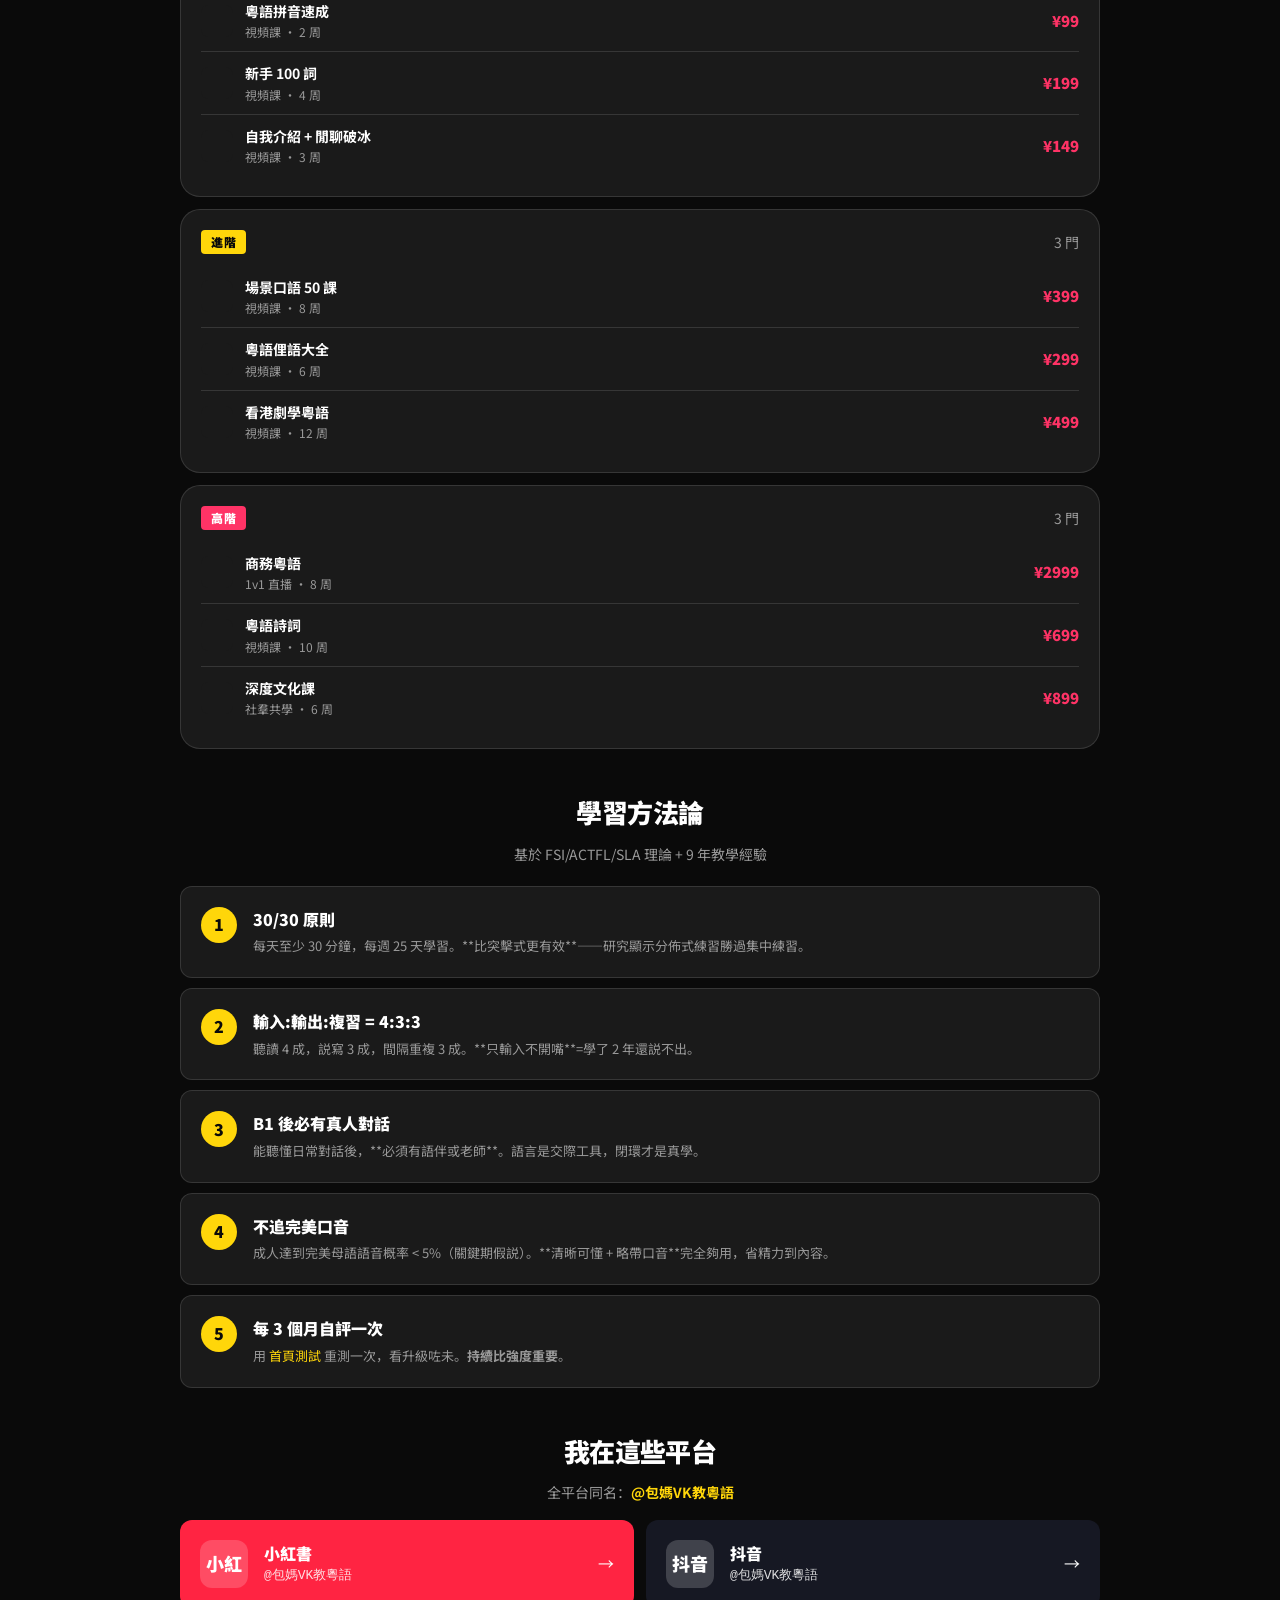
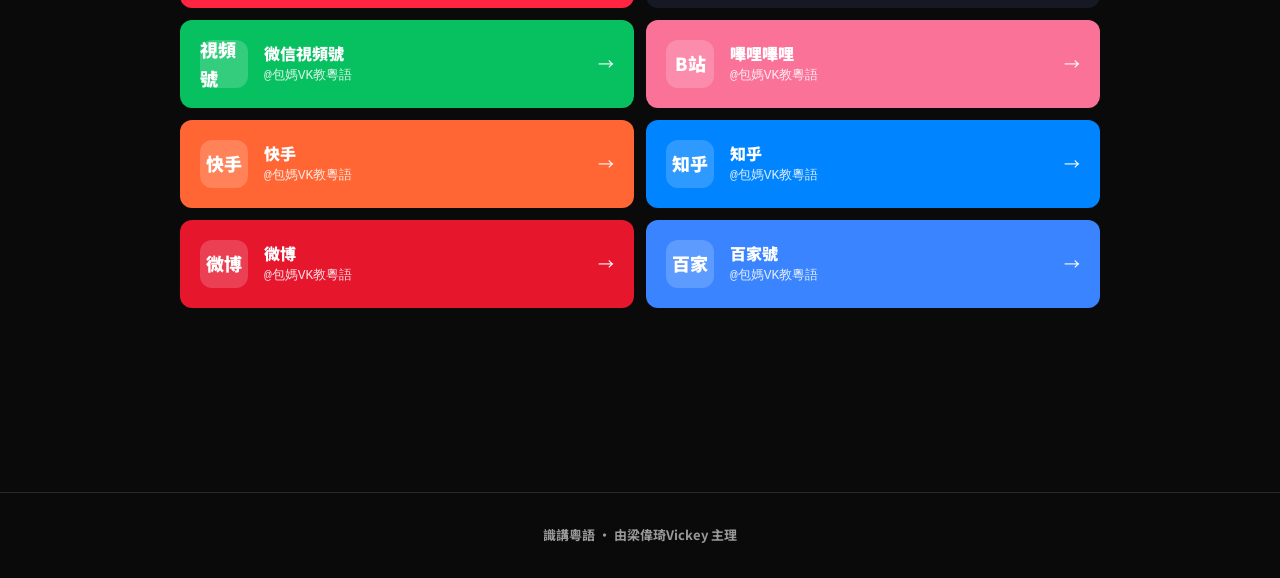
==== commit bfa6ef4e: "全站简体→香港繁体（OpenCC s2hk）：讲→講 测→測 语→語 识→識 粵語保留" ====
--- a/about.html
+++ b/about.html
@@ -6,7 +6,7 @@
   <meta http-equiv="Cache-Control" content="no-cache, no-store, must-revalidate">
   <meta http-equiv="Pragma" content="no-cache">
   <meta http-equiv="Expires" content="0">
-  <title>关于我 · 梁伟琦Vickey · 識讲粤语</title>
+  <title>關於我 · 梁偉琦Vickey · 識講粵語</title>
   <link rel="stylesheet" href="css/style.css?v=20260607b">
   <link rel="preconnect" href="https://fonts.googleapis.com">
   <link rel="preconnect" href="https://fonts.gstatic.com" crossorigin>
@@ -52,7 +52,7 @@
     }
     .profile-bio strong { color: var(--text); }
 
-    /* 数据统计 */
+    /* 數據統計 */
     .stats-grid {
       display: grid;
       grid-template-columns: repeat(2, 1fr);
@@ -83,7 +83,7 @@
       margin-top: 4px;
     }
 
-    /* 学员评价 */
+    /* 學員評價 */
     .testimonial-grid {
       display: grid;
       grid-template-columns: 1fr;
@@ -136,7 +136,7 @@
     .testimonial .author-name { font-size: 13px; font-weight: 700; color: var(--text); }
     .testimonial .author-meta { font-size: 11px; color: var(--text-soft); }
 
-    /* 课程 */
+    /* 課程 */
     .course-group {
       background: var(--card);
       color: var(--card-text);
@@ -201,7 +201,7 @@
       font-size: 15px;
     }
 
-    /* 方法论 */
+    /* 方法論 */
     .method-card {
       display: flex;
       gap: 16px;
@@ -234,7 +234,7 @@
       line-height: 1.6;
     }
 
-    /* 联系小卡 */
+    /* 聯繫小卡 */
     .contact-row {
       display: grid;
       grid-template-columns: 1fr 1fr;
@@ -297,7 +297,7 @@
   <main class="container container-wide">
     <section class="section">
 
-      <!-- 顶部"返回首页"快速通道（让用户能一键跳回 index.html） -->
+      <!-- 頂部"返回首頁"快速通道（讓用户能一鍵跳回 index.html） -->
       <a href="index.html" class="back-home" style="
         display: inline-flex;
         align-items: center;
@@ -311,164 +311,164 @@
         text-decoration: none;
         margin-bottom: 16px;
         transition: transform 0.15s;
-      ">← 返回首页</a>
-
-      <!-- ============== 1. 头部 ============== -->
+      ">← 返回首頁</a>
+
+      <!-- ============== 1. 頭部 ============== -->
       <div class="profile-hero">
         <div class="profile-avatar">
-          <img src="images/avatar.jpg?v=20260607b" alt="梁伟琦Vickey">
-        </div>
-        <div class="profile-name">梁伟琦Vickey</div>
-        <div class="profile-title">在线教育平台签约粤语老师 · @包妈VK教粤语</div>
+          <img src="images/avatar.jpg?v=20260607b" alt="梁偉琦Vickey">
+        </div>
+        <div class="profile-name">梁偉琦Vickey</div>
+        <div class="profile-title">在線教育平台簽約粵語老師 · @包媽VK教粵語</div>
         <p class="profile-bio">
-          👩‍🏫 <strong>在线教育平台签约粤语老师</strong>，<strong style="color: var(--yellow);">16 年+</strong>粤语教学经验，举一反三教学风格<br>
-          🎙️ <strong>粤语文化传播者</strong>，自媒体平台粉丝 <strong style="color: var(--yellow);">25 万+</strong><br>
-          ✨ 教学生动、接地气，让零基础也能听懂粤语<br>
-          🌏 <strong>普通话、英语、粤语</strong>自由切换
+          👩‍🏫 <strong>在線教育平台簽約粵語老師</strong>，<strong style="color: var(--yellow);">16 年+</strong>粵語教學經驗，舉一反三教學風格<br>
+          🎙️ <strong>粵語文化傳播者</strong>，自媒體平台粉絲 <strong style="color: var(--yellow);">25 萬+</strong><br>
+          ✨ 教學生動、接地氣，讓零基礎也能聽懂粵語<br>
+          🌏 <strong>普通話、英語、粵語</strong>自由切換
         </p>
 
         <div class="contact-row">
           <a class="contact-mini" href="mailto:hi@vickey-cantonese.com">
             <i class="ph ph-envelope-simple"></i>
-            <div class="label">邮箱</div>
+            <div class="label">郵箱</div>
             <div class="value">hi@vickey-cantonese.com</div>
           </a>
-          <a class="contact-mini" href="javascript:void(0)" data-copy="包妈VK教粤语">
+          <a class="contact-mini" href="javascript:void(0)" data-copy="包媽VK教粵語">
             <i class="ph ph-chat-circle-dots"></i>
             <div class="label">加微信</div>
-            <div class="value">包妈VK教粤语</div>
+            <div class="value">包媽VK教粵語</div>
           </a>
           <a class="contact-mini" href="test.html?restart=1">
             <i class="ph ph-user-circle"></i>
-            <div class="label">测一测</div>
-            <div class="value">3 分钟出结果</div>
+            <div class="label">測一測</div>
+            <div class="value">3 分鐘出結果</div>
           </a>
           <a class="contact-mini" href="qa.html">
             <i class="ph ph-question"></i>
-            <div class="label">常见问题</div>
-            <div class="value">10 个 Q&A</div>
+            <div class="label">常見問題</div>
+            <div class="value">10 個 Q&A</div>
           </a>
         </div>
       </div>
 
-      <!-- ============== 2. 教学成果 ============== -->
-      <h2 class="display center" style="font-size: 26px;">教学成果</h2>
+      <!-- ============== 2. 教學成果 ============== -->
+      <h2 class="display center" style="font-size: 26px;">教學成果</h2>
       <div class="stats-grid">
         <div class="stat-box">
           <div class="num">25w+</div>
-          <div class="label">全网粉丝</div>
+          <div class="label">全網粉絲</div>
         </div>
         <div class="stat-box">
           <div class="num">16+ 年</div>
-          <div class="label">教龄</div>
+          <div class="label">教齡</div>
         </div>
         <div class="stat-box">
           <div class="num">200+</div>
-          <div class="label">系统课时</div>
+          <div class="label">系統課時</div>
         </div>
         <div class="stat-box">
           <div class="num">4.9/5</div>
-          <div class="label">学员评分</div>
+          <div class="label">學員評分</div>
         </div>
       </div>
 
-      <!-- ============== 3. 学员评价 ============== -->
-      <h2 class="display center" style="font-size: 26px;">学员怎么说</h2>
+      <!-- ============== 3. 學員評價 ============== -->
+      <h2 class="display center" style="font-size: 26px;">學員怎麼説</h2>
       <div class="testimonial-grid">
         <div class="testimonial">
-          <p class="text">从「听唔明」到能跟香港同事开会，9 个月。老师讲的 9 声 6 调视频我看了不下 10 遍，每次都有新收获。</p>
+          <p class="text">從「聽唔明」到能跟香港同事開會，9 個月。老師講的 9 聲 6 調視頻我看了不下 10 遍，每次都有新收穫。</p>
           <div class="author">
             <div class="author-avatar">L</div>
             <div class="author-info">
               <div class="author-name">@Lydia</div>
-              <div class="author-meta">深圳 · 互联网产品经理 · 学了 9 个月</div>
+              <div class="author-meta">深圳 · 互聯網產品經理 · 學了 9 個月</div>
             </div>
           </div>
         </div>
         <div class="testimonial">
-          <p class="text">举一反三教学法真的绝！一个句型拆 5 个场景，外出点餐、shopping、问路全覆盖，再也不怕开口了。</p>
+          <p class="text">舉一反三教學法真的絕！一個句型拆 5 個場景，外出點餐、shopping、問路全覆蓋，再也不怕開口了。</p>
           <div class="author">
             <div class="author-avatar">A</div>
             <div class="author-info">
               <div class="author-name">@阿杰</div>
-              <div class="author-meta">上海 · 港资企业市场 · 学了 1 年</div>
+              <div class="author-meta">上海 · 港資企業市場 · 學了 1 年</div>
             </div>
           </div>
         </div>
         <div class="testimonial">
-          <p class="text">老师讲俚语和俗语特别地道，教材里学不到的「执生」「食字」全讲明白，听港剧再也不用看字幕了。</p>
+          <p class="text">老師講俚語和俗語特別地道，教材裏學不到的「執生」「食字」全講明白，聽港劇再也不用看字幕了。</p>
           <div class="author">
             <div class="author-avatar">M</div>
             <div class="author-info">
               <div class="author-name">@Maggie</div>
-              <div class="author-meta">北京 · 港剧迷 · 学了 6 个月</div>
+              <div class="author-meta">北京 · 港劇迷 · 學了 6 個月</div>
             </div>
           </div>
         </div>
         <div class="testimonial">
-          <p class="text">本来是陪孩子学，结果自己也入坑了。老师的港式发音超正，三语自由切换学起来很过瘾。</p>
+          <p class="text">本來是陪孩子學，結果自己也入坑了。老師的港式發音超正，三語自由切換學起來很過癮。</p>
           <div class="author">
             <div class="author-avatar">T</div>
             <div class="author-info">
               <div class="author-name">@Tom</div>
-              <div class="author-meta">广州 · 全职妈妈 · 学了 4 个月</div>
+              <div class="author-meta">廣州 · 全職媽媽 · 學了 4 個月</div>
             </div>
           </div>
         </div>
         <div class="testimonial">
-          <p class="text">举家搬来香港前学的，老师纠正的入声帮我省了 3 个月适应期。同事都以为我是本地人。</p>
+          <p class="text">舉家搬來香港前學的，老師糾正的入聲幫我省了 3 個月適應期。同事都以為我是本地人。</p>
           <div class="author">
             <div class="author-avatar">C</div>
             <div class="author-info">
               <div class="author-name">@Coco</div>
-              <div class="author-meta">北京移居香港 · 学了 8 个月</div>
+              <div class="author-meta">北京移居香港 · 學了 8 個月</div>
             </div>
           </div>
         </div>
         <div class="testimonial">
-          <p class="text">学完商务粤语能跟客户唱 K 都不用普通话了，老师教的俚语和酒桌文化直接能用。</p>
+          <p class="text">學完商務粵語能跟客户唱 K 都不用普通話了，老師教的俚語和酒桌文化直接能用。</p>
           <div class="author">
             <div class="author-avatar">J</div>
             <div class="author-info">
               <div class="author-name">@Jacky</div>
-              <div class="author-meta">上海 · 投行 · 学了 1 年半</div>
+              <div class="author-meta">上海 · 投行 · 學了 1 年半</div>
             </div>
           </div>
         </div>
       </div>
 
-      <!-- ============== 4. 课程总览 ============== -->
-      <h2 class="display center" style="font-size: 26px; margin-top: 48px;">课程总览</h2>
-      <p class="muted center text-sm">入门 / 进阶 / 高阶，按你嘅等级选 → <a href="course.html" style="color: var(--yellow);">看全部</a></p>
+      <!-- ============== 4. 課程總覽 ============== -->
+      <h2 class="display center" style="font-size: 26px; margin-top: 48px;">課程總覽</h2>
+      <p class="muted center text-sm">入門 / 進階 / 高階，按你嘅等級選 → <a href="course.html" style="color: var(--yellow);">看全部</a></p>
 
       <div style="margin-top: 20px;">
         <div class="course-group">
           <div class="course-group-head">
-            <div class="course-group-title"><span class="badge badge-entry">入门</span></div>
-            <span class="muted text-sm">3 门</span>
+            <div class="course-group-title"><span class="badge badge-entry">入門</span></div>
+            <span class="muted text-sm">3 門</span>
           </div>
           <ul>
             <li>
               <div class="icon"><i class="ph ph-target"></i></div>
               <div class="info">
-                <div class="title">粤语拼音速成</div>
-                <div class="meta">视频课 · 2 周</div>
+                <div class="title">粵語拼音速成</div>
+                <div class="meta">視頻課 · 2 周</div>
               </div>
               <div class="price">¥99</div>
             </li>
             <li>
               <div class="icon"><i class="ph ph-bowl-food"></i></div>
               <div class="info">
-                <div class="title">新手 100 词</div>
-                <div class="meta">视频课 · 4 周</div>
+                <div class="title">新手 100 詞</div>
+                <div class="meta">視頻課 · 4 周</div>
               </div>
               <div class="price">¥199</div>
             </li>
             <li>
               <div class="icon"><i class="ph ph-handshake"></i></div>
               <div class="info">
-                <div class="title">自我介绍 + 闲聊破冰</div>
-                <div class="meta">视频课 · 3 周</div>
+                <div class="title">自我介紹 + 閒聊破冰</div>
+                <div class="meta">視頻課 · 3 周</div>
               </div>
               <div class="price">¥149</div>
             </li>
@@ -477,31 +477,31 @@
 
         <div class="course-group">
           <div class="course-group-head">
-            <div class="course-group-title"><span class="badge badge-mid">进阶</span></div>
-            <span class="muted text-sm">3 门</span>
+            <div class="course-group-title"><span class="badge badge-mid">進階</span></div>
+            <span class="muted text-sm">3 門</span>
           </div>
           <ul>
             <li>
               <div class="icon"><i class="ph ph-train"></i></div>
               <div class="info">
-                <div class="title">场景口语 50 课</div>
-                <div class="meta">视频课 · 8 周</div>
+                <div class="title">場景口語 50 課</div>
+                <div class="meta">視頻課 · 8 周</div>
               </div>
               <div class="price">¥399</div>
             </li>
             <li>
               <div class="icon"><i class="ph ph-smiley"></i></div>
               <div class="info">
-                <div class="title">粤语俚语大全</div>
-                <div class="meta">视频课 · 6 周</div>
+                <div class="title">粵語俚語大全</div>
+                <div class="meta">視頻課 · 6 周</div>
               </div>
               <div class="price">¥299</div>
             </li>
             <li>
               <div class="icon"><i class="ph ph-television"></i></div>
               <div class="info">
-                <div class="title">看港剧学粤语</div>
-                <div class="meta">视频课 · 12 周</div>
+                <div class="title">看港劇學粵語</div>
+                <div class="meta">視頻課 · 12 周</div>
               </div>
               <div class="price">¥499</div>
             </li>
@@ -510,14 +510,14 @@
 
         <div class="course-group">
           <div class="course-group-head">
-            <div class="course-group-title"><span class="badge badge-high">高阶</span></div>
-            <span class="muted text-sm">3 门</span>
+            <div class="course-group-title"><span class="badge badge-high">高階</span></div>
+            <span class="muted text-sm">3 門</span>
           </div>
           <ul>
             <li>
               <div class="icon"><i class="ph ph-briefcase"></i></div>
               <div class="info">
-                <div class="title">商务粤语</div>
+                <div class="title">商務粵語</div>
                 <div class="meta">1v1 直播 · 8 周</div>
               </div>
               <div class="price">¥2999</div>
@@ -525,16 +525,16 @@
             <li>
               <div class="icon"><i class="ph ph-book-open"></i></div>
               <div class="info">
-                <div class="title">粤语诗词</div>
-                <div class="meta">视频课 · 10 周</div>
+                <div class="title">粵語詩詞</div>
+                <div class="meta">視頻課 · 10 周</div>
               </div>
               <div class="price">¥699</div>
             </li>
             <li>
               <div class="icon"><i class="ph ph-flower-lotus"></i></div>
               <div class="info">
-                <div class="title">深度文化课</div>
-                <div class="meta">社群共学 · 6 周</div>
+                <div class="title">深度文化課</div>
+                <div class="meta">社羣共學 · 6 周</div>
               </div>
               <div class="price">¥899</div>
             </li>
@@ -542,58 +542,58 @@
         </div>
       </div>
 
-      <!-- ============== 5. 学习方法论 ============== -->
-      <h2 class="display center" style="font-size: 26px; margin-top: 48px;">学习方法论</h2>
-      <p class="muted center text-sm">基于 FSI/ACTFL/SLA 理论 + 9 年教学经验</p>
+      <!-- ============== 5. 學習方法論 ============== -->
+      <h2 class="display center" style="font-size: 26px; margin-top: 48px;">學習方法論</h2>
+      <p class="muted center text-sm">基於 FSI/ACTFL/SLA 理論 + 9 年教學經驗</p>
 
       <div style="margin-top: 20px;">
         <div class="method-card">
           <div class="num">1</div>
           <div class="info">
-            <div class="title">30/30 原则</div>
-            <div class="desc">每天至少 30 分钟，每周 25 天学习。**比突击式更有效**——研究显示分布式练习胜过集中练习。</div>
+            <div class="title">30/30 原則</div>
+            <div class="desc">每天至少 30 分鐘，每週 25 天學習。**比突擊式更有效**——研究顯示分佈式練習勝過集中練習。</div>
           </div>
         </div>
         <div class="method-card">
           <div class="num">2</div>
           <div class="info">
-            <div class="title">输入:输出:复习 = 4:3:3</div>
-            <div class="desc">听读 4 成，说写 3 成，间隔重复 3 成。**只输入不开嘴**=学了 2 年还说不出。</div>
+            <div class="title">輸入:輸出:複習 = 4:3:3</div>
+            <div class="desc">聽讀 4 成，説寫 3 成，間隔重複 3 成。**只輸入不開嘴**=學了 2 年還説不出。</div>
           </div>
         </div>
         <div class="method-card">
           <div class="num">3</div>
           <div class="info">
-            <div class="title">B1 后必有真人对话</div>
-            <div class="desc">能听懂日常对话后，**必须有语伴或老师**。语言是交际工具，闭环才是真学。</div>
+            <div class="title">B1 後必有真人對話</div>
+            <div class="desc">能聽懂日常對話後，**必須有語伴或老師**。語言是交際工具，閉環才是真學。</div>
           </div>
         </div>
         <div class="method-card">
           <div class="num">4</div>
           <div class="info">
             <div class="title">不追完美口音</div>
-            <div class="desc">成人达到完美母语语音概率 < 5%（关键期假说）。**清晰可懂 + 略带口音**完全够用，省精力到内容。</div>
+            <div class="desc">成人達到完美母語語音概率 < 5%（關鍵期假説）。**清晰可懂 + 略帶口音**完全夠用，省精力到內容。</div>
           </div>
         </div>
         <div class="method-card">
           <div class="num">5</div>
           <div class="info">
-            <div class="title">每 3 个月自评一次</div>
-            <div class="desc">用 <a href="test.html" style="color: var(--yellow);">首页测试</a> 重测一次，看升级咗未。<strong>持续比强度重要</strong>。</div>
+            <div class="title">每 3 個月自評一次</div>
+            <div class="desc">用 <a href="test.html" style="color: var(--yellow);">首頁測試</a> 重測一次，看升級咗未。<strong>持續比強度重要</strong>。</div>
           </div>
         </div>
       </div>
 
       <!-- ============== 6. 各大平台 ============== -->
-      <h2 class="display center" style="font-size: 26px; margin-top: 48px;">我在这些平台</h2>
-      <p class="muted center text-sm">全平台同名：<strong style="color: var(--yellow);">@包妈VK教粤语</strong></p>
+      <h2 class="display center" style="font-size: 26px; margin-top: 48px;">我在這些平台</h2>
+      <p class="muted center text-sm">全平台同名：<strong style="color: var(--yellow);">@包媽VK教粵語</strong></p>
 
       <div class="platform-grid">
         <a class="platform-card p-xhs" href="https://www.xiaohongshu.com/search_result_ai?keyword=%25E5%258C%2585%25E5%25A6%2588VK%25E6%2595%2599%25E7%25B2%25A4%25E8%25AF%25AD&source=web_explore_feed" target="_blank" rel="noopener">
-          <div class="icon">小红</div>
-          <div class="info">
-            <div class="name">小红书</div>
-            <div class="id">@包妈VK教粤语</div>
+          <div class="icon">小紅</div>
+          <div class="info">
+            <div class="name">小紅書</div>
+            <div class="id">@包媽VK教粵語</div>
           </div>
           <div class="arrow">→</div>
         </a>
@@ -601,23 +601,23 @@
           <div class="icon">抖音</div>
           <div class="info">
             <div class="name">抖音</div>
-            <div class="id">@包妈VK教粤语</div>
+            <div class="id">@包媽VK教粵語</div>
           </div>
           <div class="arrow">→</div>
         </a>
         <a class="platform-card p-shipinhao" href="https://channels.weixin.qq.com/search?query=%E5%8C%85%E5%A6%88VK%E6%95%99%E7%B2%A4%E8%AF%AD" target="_blank" rel="noopener">
-          <div class="icon">视频号</div>
-          <div class="info">
-            <div class="name">微信视频号</div>
-            <div class="id">@包妈VK教粤语</div>
+          <div class="icon">視頻號</div>
+          <div class="info">
+            <div class="name">微信視頻號</div>
+            <div class="id">@包媽VK教粵語</div>
           </div>
           <div class="arrow">→</div>
         </a>
         <a class="platform-card p-bili" href="https://search.bilibili.com/all?keyword=%E5%8C%85%E5%A6%88VK%E6%95%99%E7%B2%A4%E8%AF%AD" target="_blank" rel="noopener">
           <div class="icon">B站</div>
           <div class="info">
-            <div class="name">哔哩哔哩</div>
-            <div class="id">@包妈VK教粤语</div>
+            <div class="name">嗶哩嗶哩</div>
+            <div class="id">@包媽VK教粵語</div>
           </div>
           <div class="arrow">→</div>
         </a>
@@ -625,7 +625,7 @@
           <div class="icon">快手</div>
           <div class="info">
             <div class="name">快手</div>
-            <div class="id">@包妈VK教粤语</div>
+            <div class="id">@包媽VK教粵語</div>
           </div>
           <div class="arrow">→</div>
         </a>
@@ -633,7 +633,7 @@
           <div class="icon">知乎</div>
           <div class="info">
             <div class="name">知乎</div>
-            <div class="id">@包妈VK教粤语</div>
+            <div class="id">@包媽VK教粵語</div>
           </div>
           <div class="arrow">→</div>
         </a>
@@ -641,15 +641,15 @@
           <div class="icon">微博</div>
           <div class="info">
             <div class="name">微博</div>
-            <div class="id">@包妈VK教粤语</div>
+            <div class="id">@包媽VK教粵語</div>
           </div>
           <div class="arrow">→</div>
         </a>
         <a class="platform-card p-bjh" href="https://baijiahao.baidu.com/" target="_blank" rel="noopener">
           <div class="icon">百家</div>
           <div class="info">
-            <div class="name">百家号</div>
-            <div class="id">@包妈VK教粤语</div>
+            <div class="name">百家號</div>
+            <div class="id">@包媽VK教粵語</div>
           </div>
           <div class="arrow">→</div>
         </a>
@@ -658,7 +658,7 @@
     </section>
   </main>
 
-  <footer class="footer">識讲粤语 · 由梁伟琦Vickey 主理</footer>
+  <footer class="footer">識講粵語 · 由梁偉琦Vickey 主理</footer>
 
   <script src="js/common.js?v=20260607b"></script>
   <script>
@@ -668,14 +668,14 @@
     Cantonese.initIcons();
     Cantonese.initScrollReveal();
 
-    // 复制微信号
+    // 複製微信號
     document.querySelectorAll('[data-copy]').forEach(el => {
       el.addEventListener('click', e => {
         e.preventDefault();
         const txt = el.dataset.copy;
         Cantonese.copyToClipboard(txt).then(() => {
           const orig = el.querySelector('.value').textContent;
-          el.querySelector('.value').textContent = '已复制 ✓';
+          el.querySelector('.value').textContent = '已複製 ✓';
           setTimeout(() => { el.querySelector('.value').textContent = orig; }, 1500);
         });
       });
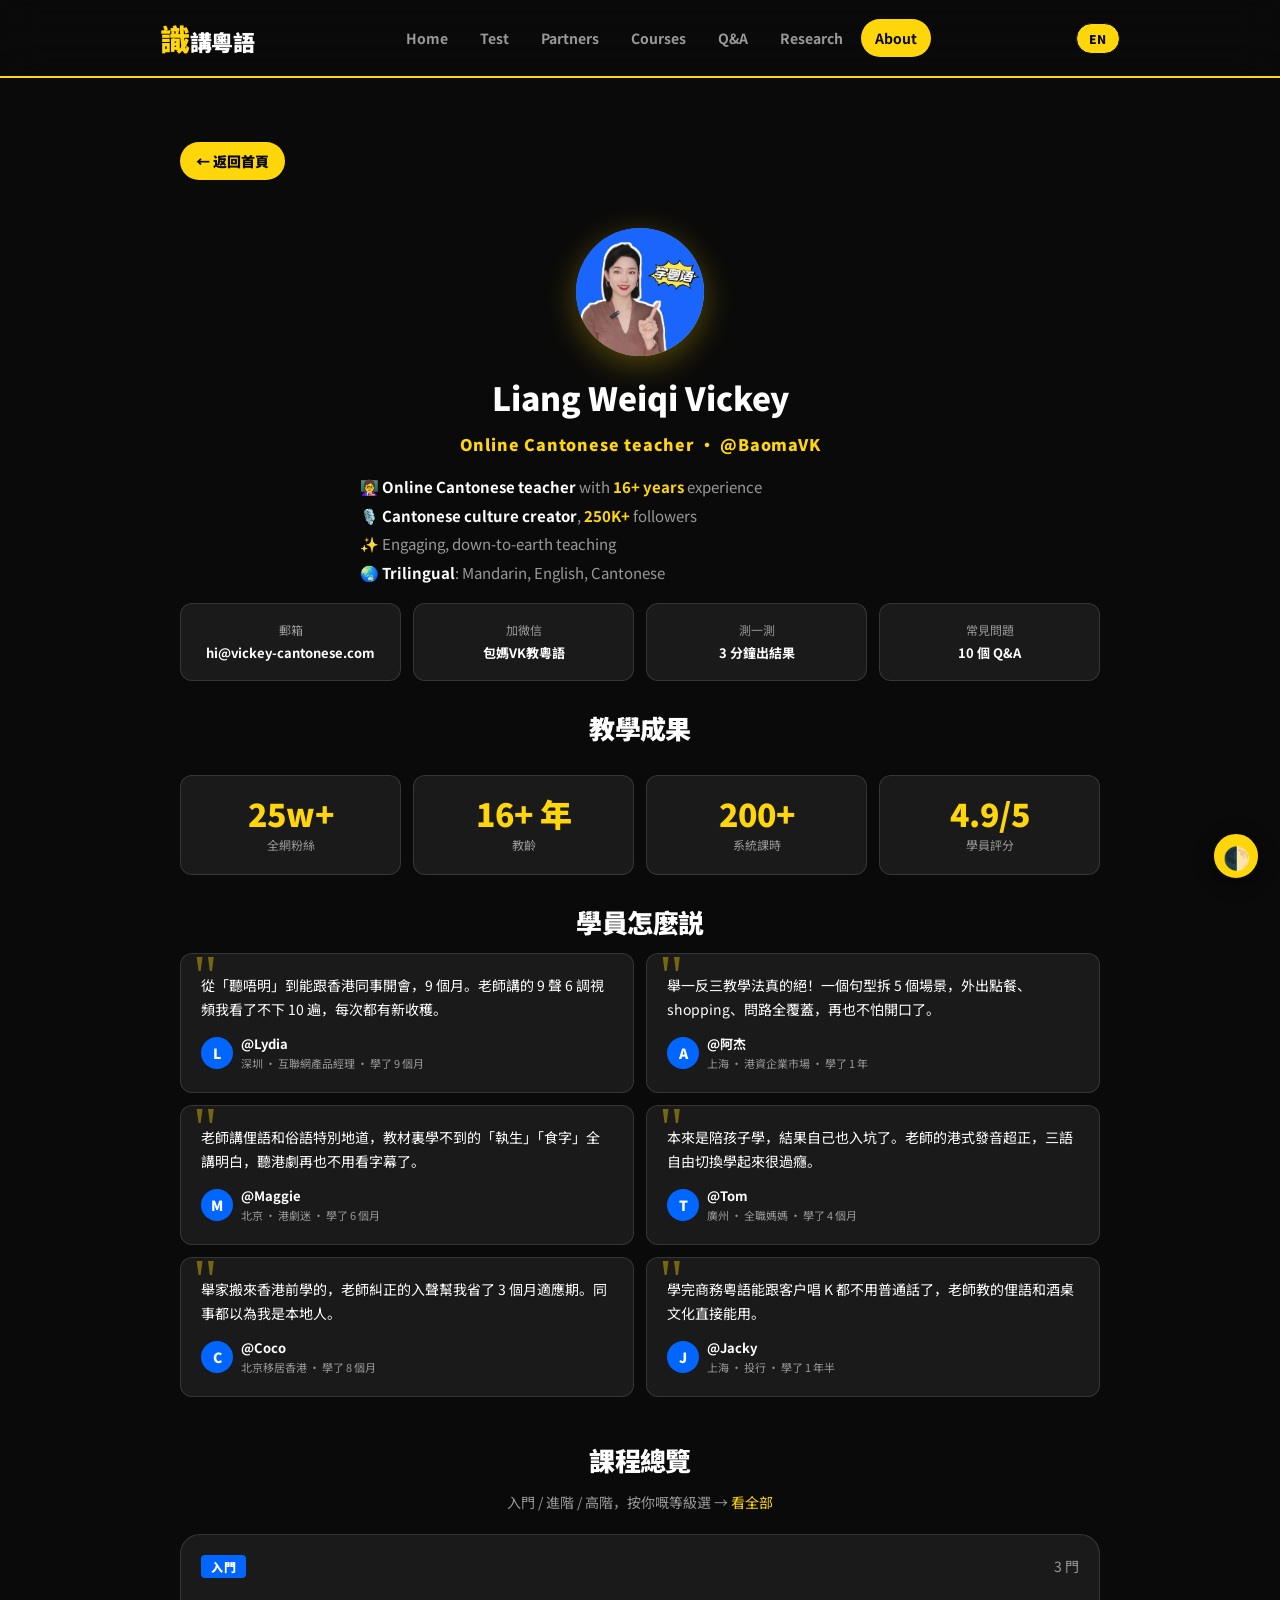
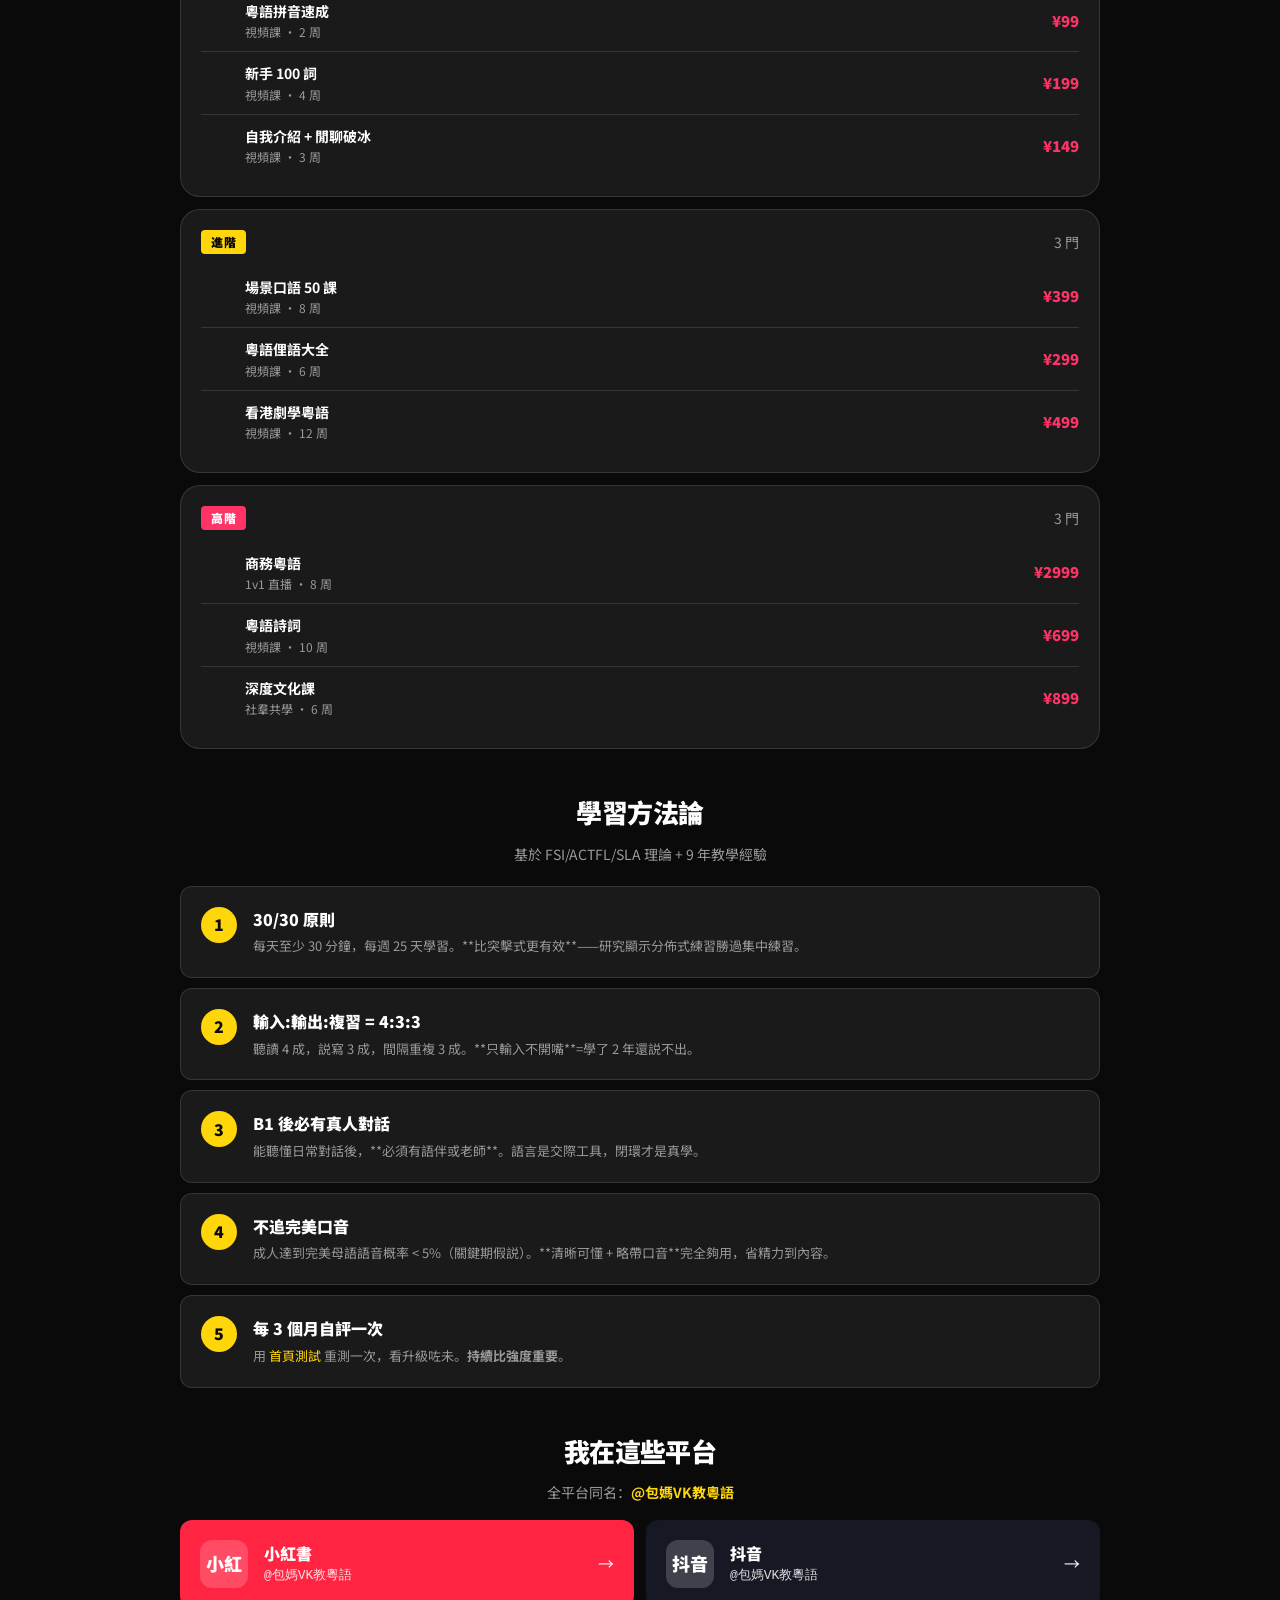
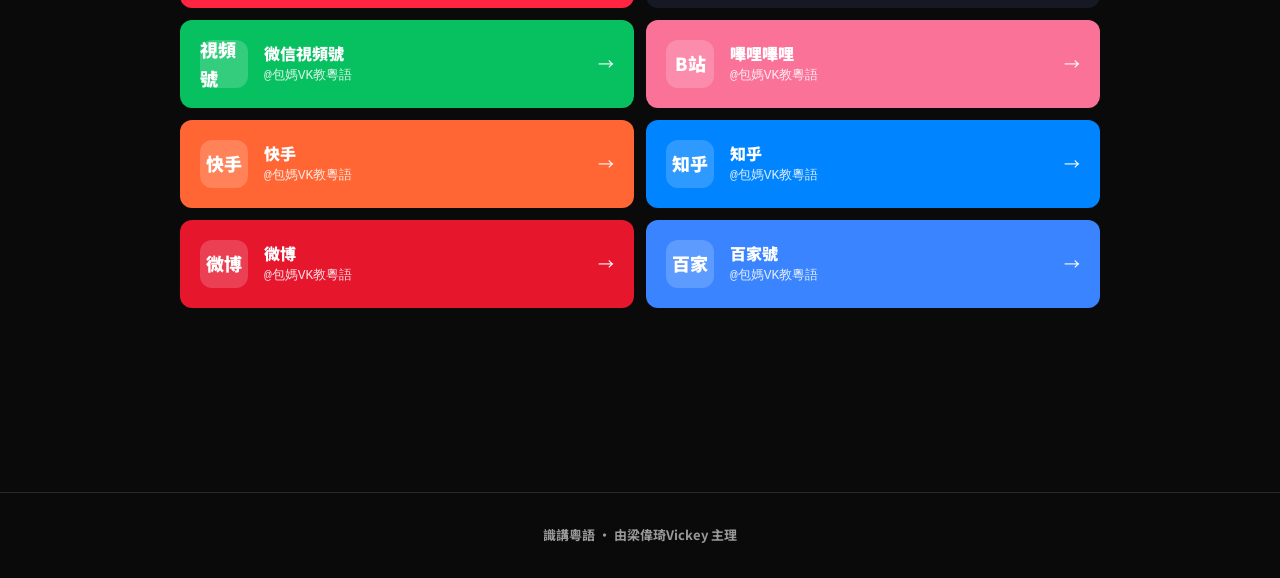
==== commit c062f238: "about.html 头部 i18n（realname/role/bio/platforms）+ data-i18n-html 支持" ====
--- a/about.html
+++ b/about.html
@@ -318,9 +318,9 @@
         <div class="profile-avatar">
           <img src="images/avatar.jpg?v=20260607b" alt="梁偉琦Vickey">
         </div>
-        <div class="profile-name">梁偉琦Vickey</div>
-        <div class="profile-title">在線教育平台簽約粵語老師 · @包媽VK教粵語</div>
-        <p class="profile-bio">
+        <div class="profile-name" data-i18n="about.realname">梁偉琦Vickey</div>
+        <div class="profile-title" data-i18n="about.role">在線教育平台簽約粵語老師 · @包媽VK教粵語</div>
+        <p class="profile-bio" data-i18n-html="about.bio">
           👩‍🏫 <strong>在線教育平台簽約粵語老師</strong>，<strong style="color: var(--yellow);">16 年+</strong>粵語教學經驗，舉一反三教學風格<br>
           🎙️ <strong>粵語文化傳播者</strong>，自媒體平台粉絲 <strong style="color: var(--yellow);">25 萬+</strong><br>
           ✨ 教學生動、接地氣，讓零基礎也能聽懂粵語<br>
@@ -667,6 +667,7 @@
     Cantonese.injectTopbar('about');
     Cantonese.initIcons();
     Cantonese.initScrollReveal();
+    Cantonese.applyI18n();
 
     // 複製微信號
     document.querySelectorAll('[data-copy]').forEach(el => {
--- a/css/style.css
+++ b/css/style.css
@@ -83,6 +83,25 @@
 h2.display { font-size: clamp(26px, 5vw, 38px); margin-bottom: 16px; }
 h3.display { font-size: clamp(20px, 3vw, 24px); margin-bottom: 12px; }
 .muted { color: var(--text-soft); }
+
+/* 顶导语言切换按钮 */
+.topbar-lang {
+  margin-left: 8px;
+  padding: 6px 12px;
+  font-size: 12px;
+  font-weight: 900;
+  background: var(--yellow);
+  color: #0a0a0a;
+  border-radius: 999px;
+  border: 1px solid #0a0a0a;
+  cursor: pointer;
+  letter-spacing: 0.05em;
+  flex-shrink: 0;
+  transition: transform 0.15s, box-shadow 0.2s;
+  box-shadow: 0 2px 0 #0a0a0a;
+}
+.topbar-lang:hover { transform: translate(-1px, -1px); box-shadow: 0 3px 0 #0a0a0a; }
+.topbar-lang:active { transform: translate(0, 0); box-shadow: 0 1px 0 #0a0a0a; }
 
 /* 文字 + 图标 同行不换行 */
 .inline-icon {
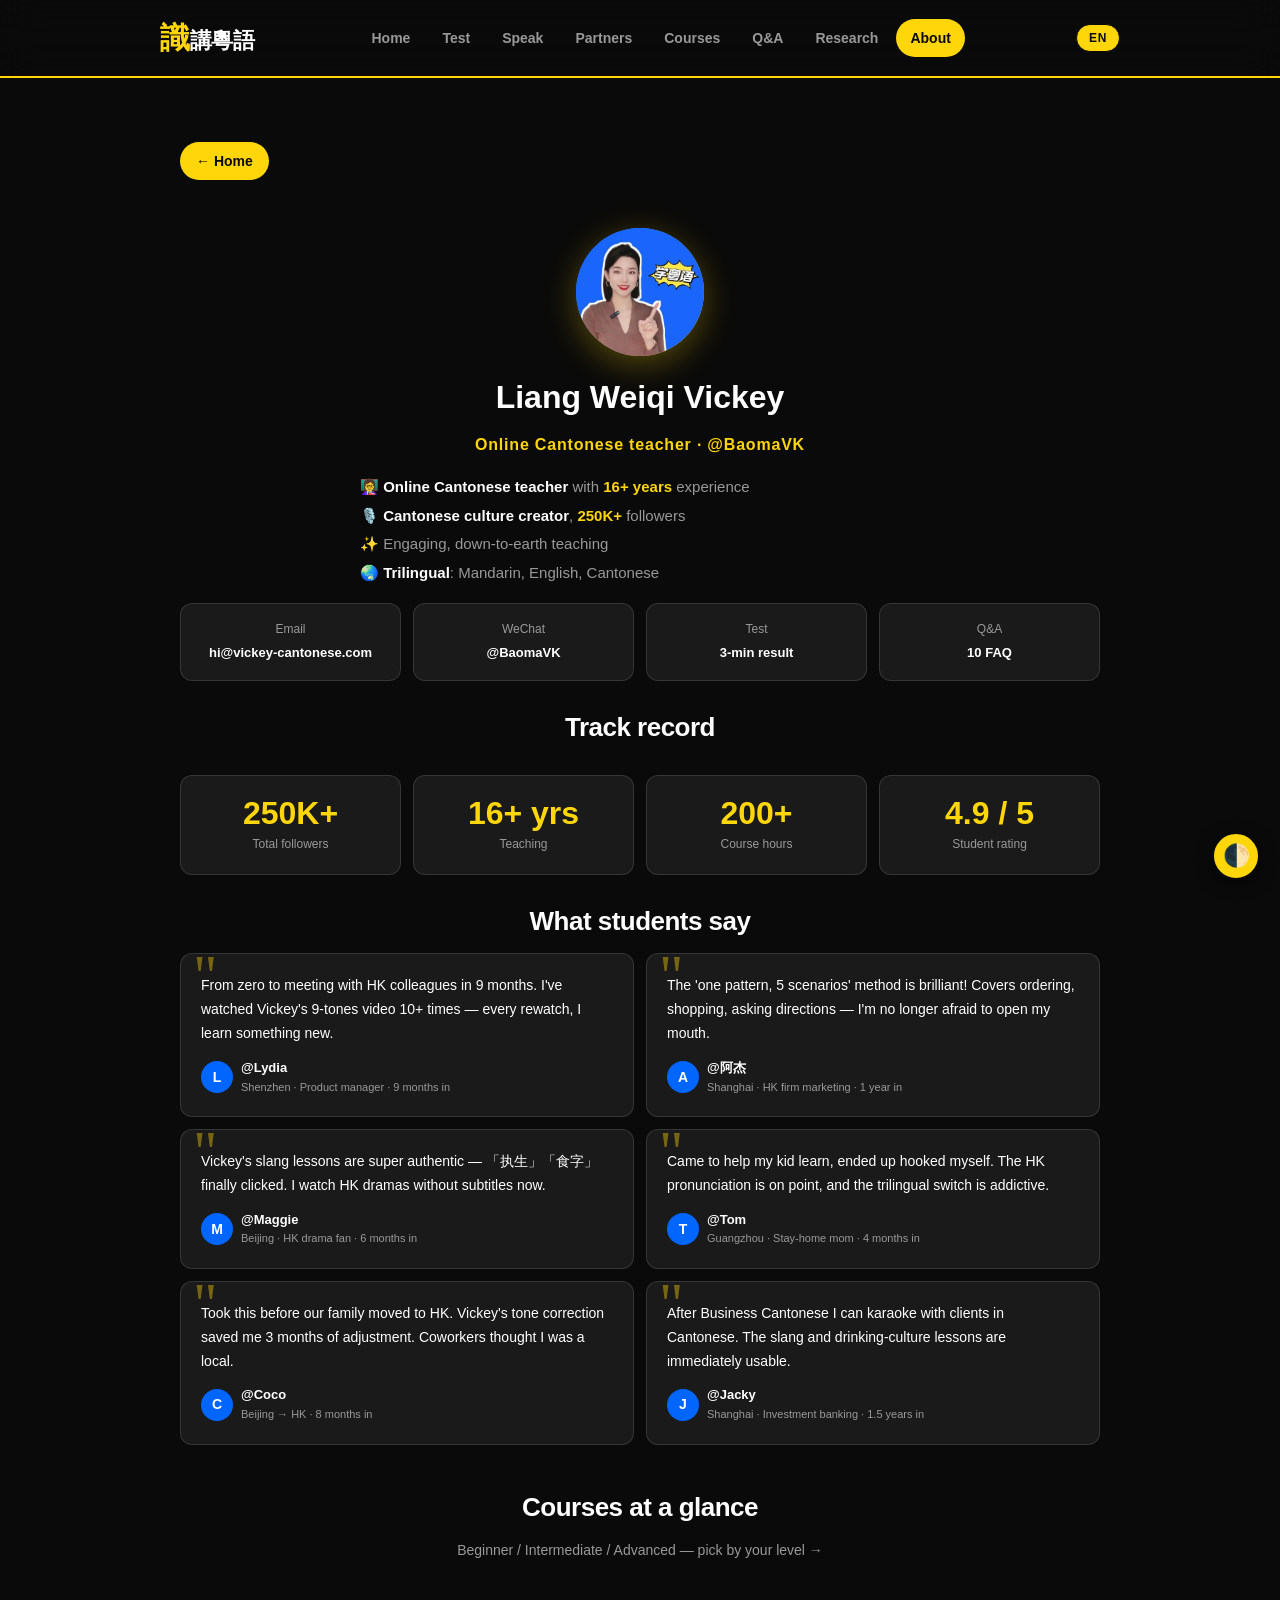
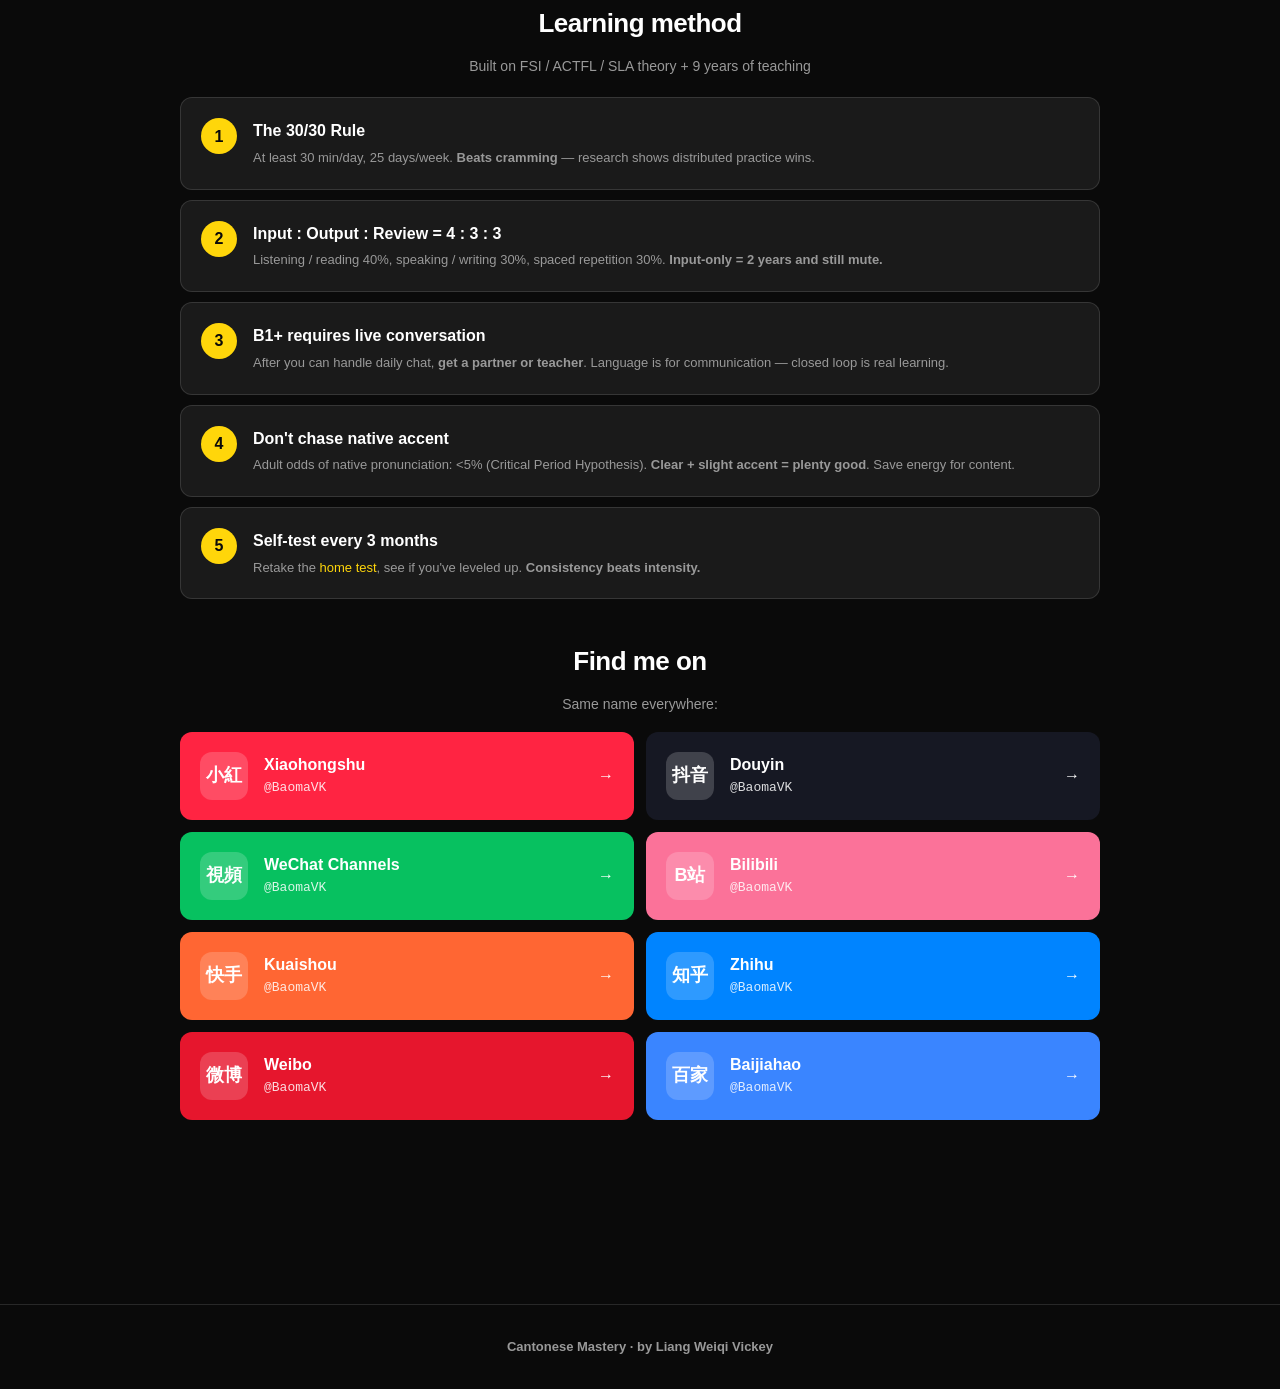
==== commit a4e529eb: "fix: 去掉外部字体（fonts.loli.net / googleapis）依赖 - 删除全部 HTML 页面里的 fonts.loli.net 和 fonts.googleapis.com st" ====
--- a/about.html
+++ b/about.html
@@ -1,16 +1,49 @@
 <!DOCTYPE html>
 <html lang="zh-CN">
 <head>
+<!-- SEO -->
+    <meta name="description" content="Vickey — 16+ years teaching Cantonese, 250K+ followers. Find her on all platforms @BaomaVK.">
+    <meta name="keywords" content="cantonese teacher,Vickey,learn cantonese,cantonese instructor">
+    <meta name="author" content="Vickey · 識講粵語">
+    <meta name="robots" content="index, follow">
+    <link rel="canonical" href="https://www.canton-ai.com/about.html">
+    <link rel="alternate" hreflang="zh-HK" href="https://www.canton-ai.com/about.html?lang=zh-HK">
+    <link rel="alternate" hreflang="zh-CN" href="https://www.canton-ai.com/about.html?lang=zh-CN">
+    <link rel="alternate" hreflang="en" href="https://www.canton-ai.com/about.html?lang=en">
+    <link rel="alternate" hreflang="x-default" href="https://www.canton-ai.com/about.html">
+    <!-- Open Graph -->
+    <meta property="og:type" content="website">
+    <meta property="og:site_name" content="識講粵語 · YUE Test">
+    <meta property="og:title" content="About Vickey · Cantonese Teacher · 識講粵語">
+    <meta property="og:description" content="Vickey — 16+ years teaching Cantonese, 250K+ followers. Find her on all platforms @BaomaVK.">
+    <meta property="og:url" content="https://www.canton-ai.com/about.html">
+    <meta property="og:image" content="https://www.canton-ai.com/images/og-image.svg">
+    <meta property="og:locale" content="zh_HK">
+    <meta property="og:locale:alternate" content="zh_CN">
+    <meta property="og:locale:alternate" content="en_US">
+    <!-- Twitter Card -->
+    <meta name="twitter:card" content="summary_large_image">
+    <meta name="twitter:title" content="About Vickey · Cantonese Teacher · 識講粵語">
+    <meta name="twitter:description" content="Vickey — 16+ years teaching Cantonese, 250K+ followers. Find her on all platforms @BaomaVK.">
+    <meta name="twitter:image" content="https://www.canton-ai.com/images/og-image.svg">
   <meta charset="UTF-8">
   <meta name="viewport" content="width=device-width, initial-scale=1.0">
   <meta http-equiv="Cache-Control" content="no-cache, no-store, must-revalidate">
   <meta http-equiv="Pragma" content="no-cache">
   <meta http-equiv="Expires" content="0">
-  <title>關於我 · 梁偉琦Vickey · 識講粵語</title>
-  <link rel="stylesheet" href="css/style.css?v=20260607b">
-  <link rel="preconnect" href="https://fonts.googleapis.com">
-  <link rel="preconnect" href="https://fonts.gstatic.com" crossorigin>
-  <link href="https://fonts.googleapis.com/css2?family=Noto+Sans+SC:wght@400;700;900&display=swap" rel="stylesheet">
+  <title data-i18n="about.realname">關於我 · 梁偉琦Vickey · 識講粵語</title>
+  <link rel="stylesheet" href="css/style.css?v=20260608b">
+  <script src="js/analytics.js?v=20260608b" defer></script>
+  <!-- 百度统计 -->
+  <script>
+  var _hmt = _hmt || [];
+  (function() {
+    var hm = document.createElement("script");
+    hm.src = "https://hm.baidu.com/hm.js?820718cf27f4e74a047426ade1008a62";
+    var s = document.getElementsByTagName("script")[0];
+    s.parentNode.insertBefore(hm, s);
+  })();
+  </script>
   <style>
     .profile-hero { text-align: center; padding: 32px 0; }
     .profile-avatar {
@@ -52,7 +85,6 @@
     }
     .profile-bio strong { color: var(--text); }
 
-    /* 數據統計 */
     .stats-grid {
       display: grid;
       grid-template-columns: repeat(2, 1fr);
@@ -83,7 +115,6 @@
       margin-top: 4px;
     }
 
-    /* 學員評價 */
     .testimonial-grid {
       display: grid;
       grid-template-columns: 1fr;
@@ -136,7 +167,6 @@
     .testimonial .author-name { font-size: 13px; font-weight: 700; color: var(--text); }
     .testimonial .author-meta { font-size: 11px; color: var(--text-soft); }
 
-    /* 課程 */
     .course-group {
       background: var(--card);
       color: var(--card-text);
@@ -201,7 +231,6 @@
       font-size: 15px;
     }
 
-    /* 方法論 */
     .method-card {
       display: flex;
       gap: 16px;
@@ -234,7 +263,6 @@
       line-height: 1.6;
     }
 
-    /* 聯繫小卡 */
     .contact-row {
       display: grid;
       grid-template-columns: 1fr 1fr;
@@ -259,7 +287,6 @@
     .contact-mini .label { font-size: 12px; color: var(--text-soft); }
     .contact-mini .value { font-weight: 700; font-size: 13px; margin-top: 4px; word-break: break-all; }
 
-    /* 平台 */
     .platform-grid {
       display: grid;
       grid-template-columns: 1fr;
@@ -297,7 +324,6 @@
   <main class="container container-wide">
     <section class="section">
 
-      <!-- 頂部"返回首頁"快速通道（讓用户能一鍵跳回 index.html） -->
       <a href="index.html" class="back-home" style="
         display: inline-flex;
         align-items: center;
@@ -311,14 +337,14 @@
         text-decoration: none;
         margin-bottom: 16px;
         transition: transform 0.15s;
-      ">← 返回首頁</a>
+      " data-i18n="about.back-home">← 返回首頁</a>
 
       <!-- ============== 1. 頭部 ============== -->
       <div class="profile-hero">
         <div class="profile-avatar">
-          <img src="images/avatar.jpg?v=20260607b" alt="梁偉琦Vickey">
+          <img src="images/avatar.jpg?v=20260608b" alt="Vickey">
         </div>
-        <div class="profile-name" data-i18n="about.realname">梁偉琦Vickey</div>
+        <h1 class="profile-name" data-i18n="about.realname">梁偉琦Vickey</h1>
         <div class="profile-title" data-i18n="about.role">在線教育平台簽約粵語老師 · @包媽VK教粵語</div>
         <p class="profile-bio" data-i18n-html="about.bio">
           👩‍🏫 <strong>在線教育平台簽約粵語老師</strong>，<strong style="color: var(--yellow);">16 年+</strong>粵語教學經驗，舉一反三教學風格<br>
@@ -330,353 +356,223 @@
         <div class="contact-row">
           <a class="contact-mini" href="mailto:hi@vickey-cantonese.com">
             <i class="ph ph-envelope-simple"></i>
-            <div class="label">郵箱</div>
+            <div class="label" data-i18n="about.contact-email">郵箱</div>
             <div class="value">hi@vickey-cantonese.com</div>
           </a>
           <a class="contact-mini" href="javascript:void(0)" data-copy="包媽VK教粵語">
             <i class="ph ph-chat-circle-dots"></i>
-            <div class="label">加微信</div>
-            <div class="value">包媽VK教粵語</div>
+            <div class="label" data-i18n="about.contact-wechat">加微信</div>
+            <div class="value" data-i18n="about.handle">@包媽VK教粵語</div>
           </a>
           <a class="contact-mini" href="test.html?restart=1">
             <i class="ph ph-user-circle"></i>
-            <div class="label">測一測</div>
-            <div class="value">3 分鐘出結果</div>
+            <div class="label" data-i18n="about.contact-test">測一測</div>
+            <div class="value" data-i18n="about.contact-test-sub">3 分鐘出結果</div>
           </a>
           <a class="contact-mini" href="qa.html">
             <i class="ph ph-question"></i>
-            <div class="label">常見問題</div>
-            <div class="value">10 個 Q&A</div>
+            <div class="label" data-i18n="about.contact-qa">常見問題</div>
+            <div class="value" data-i18n="about.contact-qa-sub">10 個 Q&A</div>
           </a>
         </div>
       </div>
 
       <!-- ============== 2. 教學成果 ============== -->
-      <h2 class="display center" style="font-size: 26px;">教學成果</h2>
+      <h2 class="display center" style="font-size: 26px;" data-i18n="about.stats-h">教學成果</h2>
       <div class="stats-grid">
         <div class="stat-box">
-          <div class="num">25w+</div>
-          <div class="label">全網粉絲</div>
+          <div class="num" data-i18n="about.stat-1-num">25w+</div>
+          <div class="label" data-i18n="about.stat-1-label">全網粉絲</div>
         </div>
         <div class="stat-box">
-          <div class="num">16+ 年</div>
-          <div class="label">教齡</div>
+          <div class="num" data-i18n="about.stat-2-num">16+ 年</div>
+          <div class="label" data-i18n="about.stat-2-label">教齡</div>
         </div>
         <div class="stat-box">
-          <div class="num">200+</div>
-          <div class="label">系統課時</div>
+          <div class="num" data-i18n="about.stat-3-num">200+</div>
+          <div class="label" data-i18n="about.stat-3-label">系統課時</div>
         </div>
         <div class="stat-box">
-          <div class="num">4.9/5</div>
-          <div class="label">學員評分</div>
+          <div class="num" data-i18n="about.stat-4-num">4.9/5</div>
+          <div class="label" data-i18n="about.stat-4-label">學員評分</div>
         </div>
       </div>
 
       <!-- ============== 3. 學員評價 ============== -->
-      <h2 class="display center" style="font-size: 26px;">學員怎麼説</h2>
-      <div class="testimonial-grid">
-        <div class="testimonial">
-          <p class="text">從「聽唔明」到能跟香港同事開會，9 個月。老師講的 9 聲 6 調視頻我看了不下 10 遍，每次都有新收穫。</p>
-          <div class="author">
-            <div class="author-avatar">L</div>
-            <div class="author-info">
-              <div class="author-name">@Lydia</div>
-              <div class="author-meta">深圳 · 互聯網產品經理 · 學了 9 個月</div>
-            </div>
-          </div>
-        </div>
-        <div class="testimonial">
-          <p class="text">舉一反三教學法真的絕！一個句型拆 5 個場景，外出點餐、shopping、問路全覆蓋，再也不怕開口了。</p>
-          <div class="author">
-            <div class="author-avatar">A</div>
-            <div class="author-info">
-              <div class="author-name">@阿杰</div>
-              <div class="author-meta">上海 · 港資企業市場 · 學了 1 年</div>
-            </div>
-          </div>
-        </div>
-        <div class="testimonial">
-          <p class="text">老師講俚語和俗語特別地道，教材裏學不到的「執生」「食字」全講明白，聽港劇再也不用看字幕了。</p>
-          <div class="author">
-            <div class="author-avatar">M</div>
-            <div class="author-info">
-              <div class="author-name">@Maggie</div>
-              <div class="author-meta">北京 · 港劇迷 · 學了 6 個月</div>
-            </div>
-          </div>
-        </div>
-        <div class="testimonial">
-          <p class="text">本來是陪孩子學，結果自己也入坑了。老師的港式發音超正，三語自由切換學起來很過癮。</p>
-          <div class="author">
-            <div class="author-avatar">T</div>
-            <div class="author-info">
-              <div class="author-name">@Tom</div>
-              <div class="author-meta">廣州 · 全職媽媽 · 學了 4 個月</div>
-            </div>
-          </div>
-        </div>
-        <div class="testimonial">
-          <p class="text">舉家搬來香港前學的，老師糾正的入聲幫我省了 3 個月適應期。同事都以為我是本地人。</p>
-          <div class="author">
-            <div class="author-avatar">C</div>
-            <div class="author-info">
-              <div class="author-name">@Coco</div>
-              <div class="author-meta">北京移居香港 · 學了 8 個月</div>
-            </div>
-          </div>
-        </div>
-        <div class="testimonial">
-          <p class="text">學完商務粵語能跟客户唱 K 都不用普通話了，老師教的俚語和酒桌文化直接能用。</p>
-          <div class="author">
-            <div class="author-avatar">J</div>
-            <div class="author-info">
-              <div class="author-name">@Jacky</div>
-              <div class="author-meta">上海 · 投行 · 學了 1 年半</div>
-            </div>
-          </div>
-        </div>
-      </div>
+      <h2 class="display center" style="font-size: 26px;" data-i18n="about.testimonials-h">學員怎麼説</h2>
+      <div class="testimonial-grid" id="testimonial-grid"></div>
 
       <!-- ============== 4. 課程總覽 ============== -->
-      <h2 class="display center" style="font-size: 26px; margin-top: 48px;">課程總覽</h2>
-      <p class="muted center text-sm">入門 / 進階 / 高階，按你嘅等級選 → <a href="course.html" style="color: var(--yellow);">看全部</a></p>
-
-      <div style="margin-top: 20px;">
-        <div class="course-group">
-          <div class="course-group-head">
-            <div class="course-group-title"><span class="badge badge-entry">入門</span></div>
-            <span class="muted text-sm">3 門</span>
-          </div>
-          <ul>
-            <li>
-              <div class="icon"><i class="ph ph-target"></i></div>
-              <div class="info">
-                <div class="title">粵語拼音速成</div>
-                <div class="meta">視頻課 · 2 周</div>
-              </div>
-              <div class="price">¥99</div>
-            </li>
-            <li>
-              <div class="icon"><i class="ph ph-bowl-food"></i></div>
-              <div class="info">
-                <div class="title">新手 100 詞</div>
-                <div class="meta">視頻課 · 4 周</div>
-              </div>
-              <div class="price">¥199</div>
-            </li>
-            <li>
-              <div class="icon"><i class="ph ph-handshake"></i></div>
-              <div class="info">
-                <div class="title">自我介紹 + 閒聊破冰</div>
-                <div class="meta">視頻課 · 3 周</div>
-              </div>
-              <div class="price">¥149</div>
-            </li>
-          </ul>
-        </div>
-
-        <div class="course-group">
-          <div class="course-group-head">
-            <div class="course-group-title"><span class="badge badge-mid">進階</span></div>
-            <span class="muted text-sm">3 門</span>
-          </div>
-          <ul>
-            <li>
-              <div class="icon"><i class="ph ph-train"></i></div>
-              <div class="info">
-                <div class="title">場景口語 50 課</div>
-                <div class="meta">視頻課 · 8 周</div>
-              </div>
-              <div class="price">¥399</div>
-            </li>
-            <li>
-              <div class="icon"><i class="ph ph-smiley"></i></div>
-              <div class="info">
-                <div class="title">粵語俚語大全</div>
-                <div class="meta">視頻課 · 6 周</div>
-              </div>
-              <div class="price">¥299</div>
-            </li>
-            <li>
-              <div class="icon"><i class="ph ph-television"></i></div>
-              <div class="info">
-                <div class="title">看港劇學粵語</div>
-                <div class="meta">視頻課 · 12 周</div>
-              </div>
-              <div class="price">¥499</div>
-            </li>
-          </ul>
-        </div>
-
-        <div class="course-group">
-          <div class="course-group-head">
-            <div class="course-group-title"><span class="badge badge-high">高階</span></div>
-            <span class="muted text-sm">3 門</span>
-          </div>
-          <ul>
-            <li>
-              <div class="icon"><i class="ph ph-briefcase"></i></div>
-              <div class="info">
-                <div class="title">商務粵語</div>
-                <div class="meta">1v1 直播 · 8 周</div>
-              </div>
-              <div class="price">¥2999</div>
-            </li>
-            <li>
-              <div class="icon"><i class="ph ph-book-open"></i></div>
-              <div class="info">
-                <div class="title">粵語詩詞</div>
-                <div class="meta">視頻課 · 10 周</div>
-              </div>
-              <div class="price">¥699</div>
-            </li>
-            <li>
-              <div class="icon"><i class="ph ph-flower-lotus"></i></div>
-              <div class="info">
-                <div class="title">深度文化課</div>
-                <div class="meta">社羣共學 · 6 周</div>
-              </div>
-              <div class="price">¥899</div>
-            </li>
-          </ul>
-        </div>
-      </div>
+      <h2 class="display center" style="font-size: 26px; margin-top: 48px;" data-i18n="about.courses-h">課程總覽</h2>
+      <p class="muted center text-sm" data-i18n-html="about.courses-sub">入門 / 進階 / 高階，按你嘅等級選 → <a href="course.html" style="color: var(--yellow);" data-i18n="about.courses-link">看全部</a></p>
+
+      <div id="about-course-groups" style="margin-top: 20px;"></div>
 
       <!-- ============== 5. 學習方法論 ============== -->
-      <h2 class="display center" style="font-size: 26px; margin-top: 48px;">學習方法論</h2>
-      <p class="muted center text-sm">基於 FSI/ACTFL/SLA 理論 + 9 年教學經驗</p>
-
-      <div style="margin-top: 20px;">
-        <div class="method-card">
-          <div class="num">1</div>
-          <div class="info">
-            <div class="title">30/30 原則</div>
-            <div class="desc">每天至少 30 分鐘，每週 25 天學習。**比突擊式更有效**——研究顯示分佈式練習勝過集中練習。</div>
-          </div>
-        </div>
-        <div class="method-card">
-          <div class="num">2</div>
-          <div class="info">
-            <div class="title">輸入:輸出:複習 = 4:3:3</div>
-            <div class="desc">聽讀 4 成，説寫 3 成，間隔重複 3 成。**只輸入不開嘴**=學了 2 年還説不出。</div>
-          </div>
-        </div>
-        <div class="method-card">
-          <div class="num">3</div>
-          <div class="info">
-            <div class="title">B1 後必有真人對話</div>
-            <div class="desc">能聽懂日常對話後，**必須有語伴或老師**。語言是交際工具，閉環才是真學。</div>
-          </div>
-        </div>
-        <div class="method-card">
-          <div class="num">4</div>
-          <div class="info">
-            <div class="title">不追完美口音</div>
-            <div class="desc">成人達到完美母語語音概率 < 5%（關鍵期假説）。**清晰可懂 + 略帶口音**完全夠用，省精力到內容。</div>
-          </div>
-        </div>
-        <div class="method-card">
-          <div class="num">5</div>
-          <div class="info">
-            <div class="title">每 3 個月自評一次</div>
-            <div class="desc">用 <a href="test.html" style="color: var(--yellow);">首頁測試</a> 重測一次，看升級咗未。<strong>持續比強度重要</strong>。</div>
-          </div>
-        </div>
-      </div>
+      <h2 class="display center" style="font-size: 26px; margin-top: 48px;" data-i18n="about.methods-h">學習方法論</h2>
+      <p class="muted center text-sm" data-i18n="about.methods-sub">基於 FSI/ACTFL/SLA 理論 + 9 年教學經驗</p>
+
+      <div id="about-methods" style="margin-top: 20px;"></div>
 
       <!-- ============== 6. 各大平台 ============== -->
-      <h2 class="display center" style="font-size: 26px; margin-top: 48px;">我在這些平台</h2>
-      <p class="muted center text-sm">全平台同名：<strong style="color: var(--yellow);">@包媽VK教粵語</strong></p>
-
-      <div class="platform-grid">
-        <a class="platform-card p-xhs" href="https://www.xiaohongshu.com/search_result_ai?keyword=%25E5%258C%2585%25E5%25A6%2588VK%25E6%2595%2599%25E7%25B2%25A4%25E8%25AF%25AD&source=web_explore_feed" target="_blank" rel="noopener">
-          <div class="icon">小紅</div>
-          <div class="info">
-            <div class="name">小紅書</div>
-            <div class="id">@包媽VK教粵語</div>
-          </div>
-          <div class="arrow">→</div>
-        </a>
-        <a class="platform-card p-douyin" href="https://www.douyin.com/search/%E5%8C%85%E5%A6%88VK%E6%95%99%E7%B2%A4%E8%AF%AD" target="_blank" rel="noopener">
-          <div class="icon">抖音</div>
-          <div class="info">
-            <div class="name">抖音</div>
-            <div class="id">@包媽VK教粵語</div>
-          </div>
-          <div class="arrow">→</div>
-        </a>
-        <a class="platform-card p-shipinhao" href="https://channels.weixin.qq.com/search?query=%E5%8C%85%E5%A6%88VK%E6%95%99%E7%B2%A4%E8%AF%AD" target="_blank" rel="noopener">
-          <div class="icon">視頻號</div>
-          <div class="info">
-            <div class="name">微信視頻號</div>
-            <div class="id">@包媽VK教粵語</div>
-          </div>
-          <div class="arrow">→</div>
-        </a>
-        <a class="platform-card p-bili" href="https://search.bilibili.com/all?keyword=%E5%8C%85%E5%A6%88VK%E6%95%99%E7%B2%A4%E8%AF%AD" target="_blank" rel="noopener">
-          <div class="icon">B站</div>
-          <div class="info">
-            <div class="name">嗶哩嗶哩</div>
-            <div class="id">@包媽VK教粵語</div>
-          </div>
-          <div class="arrow">→</div>
-        </a>
-        <a class="platform-card p-kuaishou" href="https://www.kuaishou.com/search/visionnew?searchKey=%E5%8C%85%E5%A6%88VK%E6%95%99%E7%B2%A4%E8%AF%AD" target="_blank" rel="noopener">
-          <div class="icon">快手</div>
-          <div class="info">
-            <div class="name">快手</div>
-            <div class="id">@包媽VK教粵語</div>
-          </div>
-          <div class="arrow">→</div>
-        </a>
-        <a class="platform-card p-zhihu" href="https://www.zhihu.com/search?type=people&q=%E5%8C%85%E5%A6%88VK%E6%95%99%E7%B2%A4%E8%AF%AD" target="_blank" rel="noopener">
-          <div class="icon">知乎</div>
-          <div class="info">
-            <div class="name">知乎</div>
-            <div class="id">@包媽VK教粵語</div>
-          </div>
-          <div class="arrow">→</div>
-        </a>
-        <a class="platform-card p-weibo" href="https://weibo.com/u/5241733587" target="_blank" rel="noopener">
-          <div class="icon">微博</div>
-          <div class="info">
-            <div class="name">微博</div>
-            <div class="id">@包媽VK教粵語</div>
-          </div>
-          <div class="arrow">→</div>
-        </a>
-        <a class="platform-card p-bjh" href="https://baijiahao.baidu.com/" target="_blank" rel="noopener">
-          <div class="icon">百家</div>
-          <div class="info">
-            <div class="name">百家號</div>
-            <div class="id">@包媽VK教粵語</div>
-          </div>
-          <div class="arrow">→</div>
-        </a>
-      </div>
+      <h2 class="display center" style="font-size: 26px; margin-top: 48px;" data-i18n="about.platforms-h">我在這些平台</h2>
+      <p class="muted center text-sm" data-i18n-html="about.platforms-sub-pre">全平台同名：<strong style="color: var(--yellow);" data-i18n="about.handle">@包媽VK教粵語</strong></p>
+
+      <div class="platform-grid" id="about-platforms"></div>
 
     </section>
   </main>
 
-  <footer class="footer">識講粵語 · 由梁偉琦Vickey 主理</footer>
-
-  <script src="js/common.js?v=20260607b"></script>
+  <footer class="footer" data-i18n="footer.main">識講粵語 · 由梁偉琦Vickey 主理</footer>
+
+  <script src="js/common.js?v=20260608c"></script>
+
+  <!-- Person schema: Vickey -->
+  <script type="application/ld+json">
+  {
+    "@context": "https://schema.org",
+    "@type": "Person",
+    "name": "梁偉琦 Vickey",
+    "alternateName": ["包媽VK教粵語", "Vickey", "Vickey Liang"],
+    "jobTitle": "粵語老師 · Cantonese Teacher",
+    "description": "16+ 年粵語教學經驗，全網粉絲 25 萬+，在線教育平台簽約粵語老師，自媒體粵語文化傳播者。",
+    "url": "https://www.canton-ai.com/about.html",
+    "image": "https://www.canton-ai.com/images/avatar.jpg",
+    "knowsAbout": ["粵語教學", "Cantonese", "9聲6調", "粵語拼音", "港式粵語", "商務粵語", "粵語俚語"],
+    "knowsLanguage": ["zh-HK", "zh-CN", "en"],
+    "worksFor": {
+      "@type": "Organization",
+      "name": "識講粵語",
+      "url": "https://www.canton-ai.com/"
+    },
+    "sameAs": [
+      "https://xhslink.com/m/7LZfXHoiwAH",
+      "https://www.douyin.com/search/%E5%8C%85%E5%A6%88VK%E6%95%99%E7%B2%A4%E8%AF%AD?type=user",
+      "https://channels.weixin.qq.com/search?query=%E5%8C%85%E5%A6%88VK%E6%95%99%E7%B2%A4%E8%AF%AD",
+      "https://space.bilibili.com/517071625",
+      "https://www.kuaishou.com/profile/vickeyoo",
+      "https://www.zhihu.com/people/69d85190397288ce33e6bd6fc7cd0cfa",
+      "https://weibo.com/u/5241733587",
+      "https://author.baidu.com/home?context=%7B%22app_id%22%3A1684608928022403%7D&wfr=bjh"
+    ]
+  }
+  </script>
   <script>
     Cantonese.initTheme();
     Cantonese.injectThemeToggle();
     Cantonese.injectTopbar('about');
     Cantonese.initIcons();
     Cantonese.initScrollReveal();
-    Cantonese.applyI18n();
-
-    // 複製微信號
+
+    // 关键：applyI18n 是异步的，必须先 await，等 I18N 装好再渲染 4 块数据
+    Cantonese.applyI18n().then(() => {
+      // ---------- 渲染学员评价 ----------
+      (function renderTestimonials() {
+        // 用 getI18nRaw 取数组（t() 是给翻译字符串用的，对数组会返回 key 字符串本身）
+        const list = Cantonese.getI18nRaw('about.testimonials') || [];
+        const grid = document.getElementById('testimonial-grid');
+        if (!grid || !Array.isArray(list) || !list.length) return;
+        grid.innerHTML = list.map(t => `
+          <div class="testimonial">
+            <p class="text">${Cantonese.pick(t.text)}</p>
+            <div class="author">
+              <div class="author-avatar">${t.avatar || '?'}</div>
+              <div class="author-info">
+                <div class="author-name">${t.author || ''}</div>
+                <div class="author-meta">${Cantonese.pick(t.meta)}</div>
+              </div>
+            </div>
+          </div>
+        `).join('');
+      })();
+
+      // ---------- 渲染课程总览（从 courses.json） ----------
+      (async function renderAboutCourses() {
+        try {
+          const { courses } = await Cantonese.loadJSON('data/courses.json');
+          const groups = { entry: [], mid: [], high: [] };
+          courses.forEach(c => {
+            if (groups[c.levelKey]) groups[c.levelKey].push(c);
+          });
+          const order = [
+            { key: 'entry', cls: 'badge-entry' },
+            { key: 'mid',   cls: 'badge-mid'   },
+            { key: 'high',  cls: 'badge-high'  },
+          ];
+          const lang = Cantonese.getLang();
+          const host = document.getElementById('about-course-groups');
+          host.innerHTML = order.map(g => {
+            const items = groups[g.key] || [];
+            if (!items.length) return '';
+            return `
+              <div class="course-group">
+                <div class="course-group-head">
+                  <div class="course-group-title"><span class="badge ${g.cls}">${Cantonese.t('home.lv-badge-' + ({entry:'1',mid:'2',high:'3'}[g.key]))}</span></div>
+                  <span class="muted text-sm">${items.length} ${Cantonese.t('about.courses-count-3').replace(/\d+\s*/, '').trim()}</span>
+                </div>
+                <ul>
+                  ${items.slice(0, 3).map(c => `
+                    <li>
+                      <div class="icon">${Cantonese.icon(c.icon || 'book-open')}</div>
+                      <div class="info">
+                        <div class="title">${Cantonese.pick(c.title, lang)}</div>
+                        <div class="meta">${Cantonese.pick(c.type, lang)} · ${Cantonese.pick(c.duration, lang)}</div>
+                      </div>
+                      <div class="price">${c.price}</div>
+                    </li>
+                  `).join('')}
+                </ul>
+              </div>
+            `;
+          }).join('');
+        } catch (e) {
+          console.warn('[about] courses render fail', e);
+        }
+      })();
+
+      // ---------- 渲染学习方法论 ----------
+      (function renderMethods() {
+        const list = Cantonese.getI18nRaw('about.methods') || [];
+        const host = document.getElementById('about-methods');
+        if (!host || !Array.isArray(list) || !list.length) return;
+        host.innerHTML = list.map((m, i) => `
+          <div class="method-card">
+            <div class="num">${i + 1}</div>
+            <div class="info">
+              <div class="title">${Cantonese.pick(m.title)}</div>
+              <div class="desc">${Cantonese.pick(m.desc)}</div>
+            </div>
+          </div>
+        `).join('');
+      })();
+
+      // ---------- 渲染平台 ----------
+      (function renderPlatforms() {
+        const list = Cantonese.getI18nRaw('about.platforms') || [];
+        const handle = Cantonese.t('about.handle');
+        const host = document.getElementById('about-platforms');
+        if (!host || !Array.isArray(list) || !list.length) return;
+        host.innerHTML = list.map(p => `
+          <a class="platform-card ${p.cssClass || ''}" href="${p.url || '#'}" target="_blank" rel="noopener">
+            <div class="icon">${p.icon || ''}</div>
+            <div class="info">
+              <div class="name">${Cantonese.pick(p.name)}</div>
+              <div class="id">${handle}</div>
+            </div>
+            <div class="arrow">→</div>
+          </a>
+        `).join('');
+      })();
+    }).catch(err => console.warn('[about] i18n load fail', err));
+
+    // ---------- 复制微信号 ----------
     document.querySelectorAll('[data-copy]').forEach(el => {
       el.addEventListener('click', e => {
         e.preventDefault();
         const txt = el.dataset.copy;
         Cantonese.copyToClipboard(txt).then(() => {
           const orig = el.querySelector('.value').textContent;
-          el.querySelector('.value').textContent = '已複製 ✓';
+          el.querySelector('.value').textContent = Cantonese.t('about.copied');
           setTimeout(() => { el.querySelector('.value').textContent = orig; }, 1500);
         });
       });
